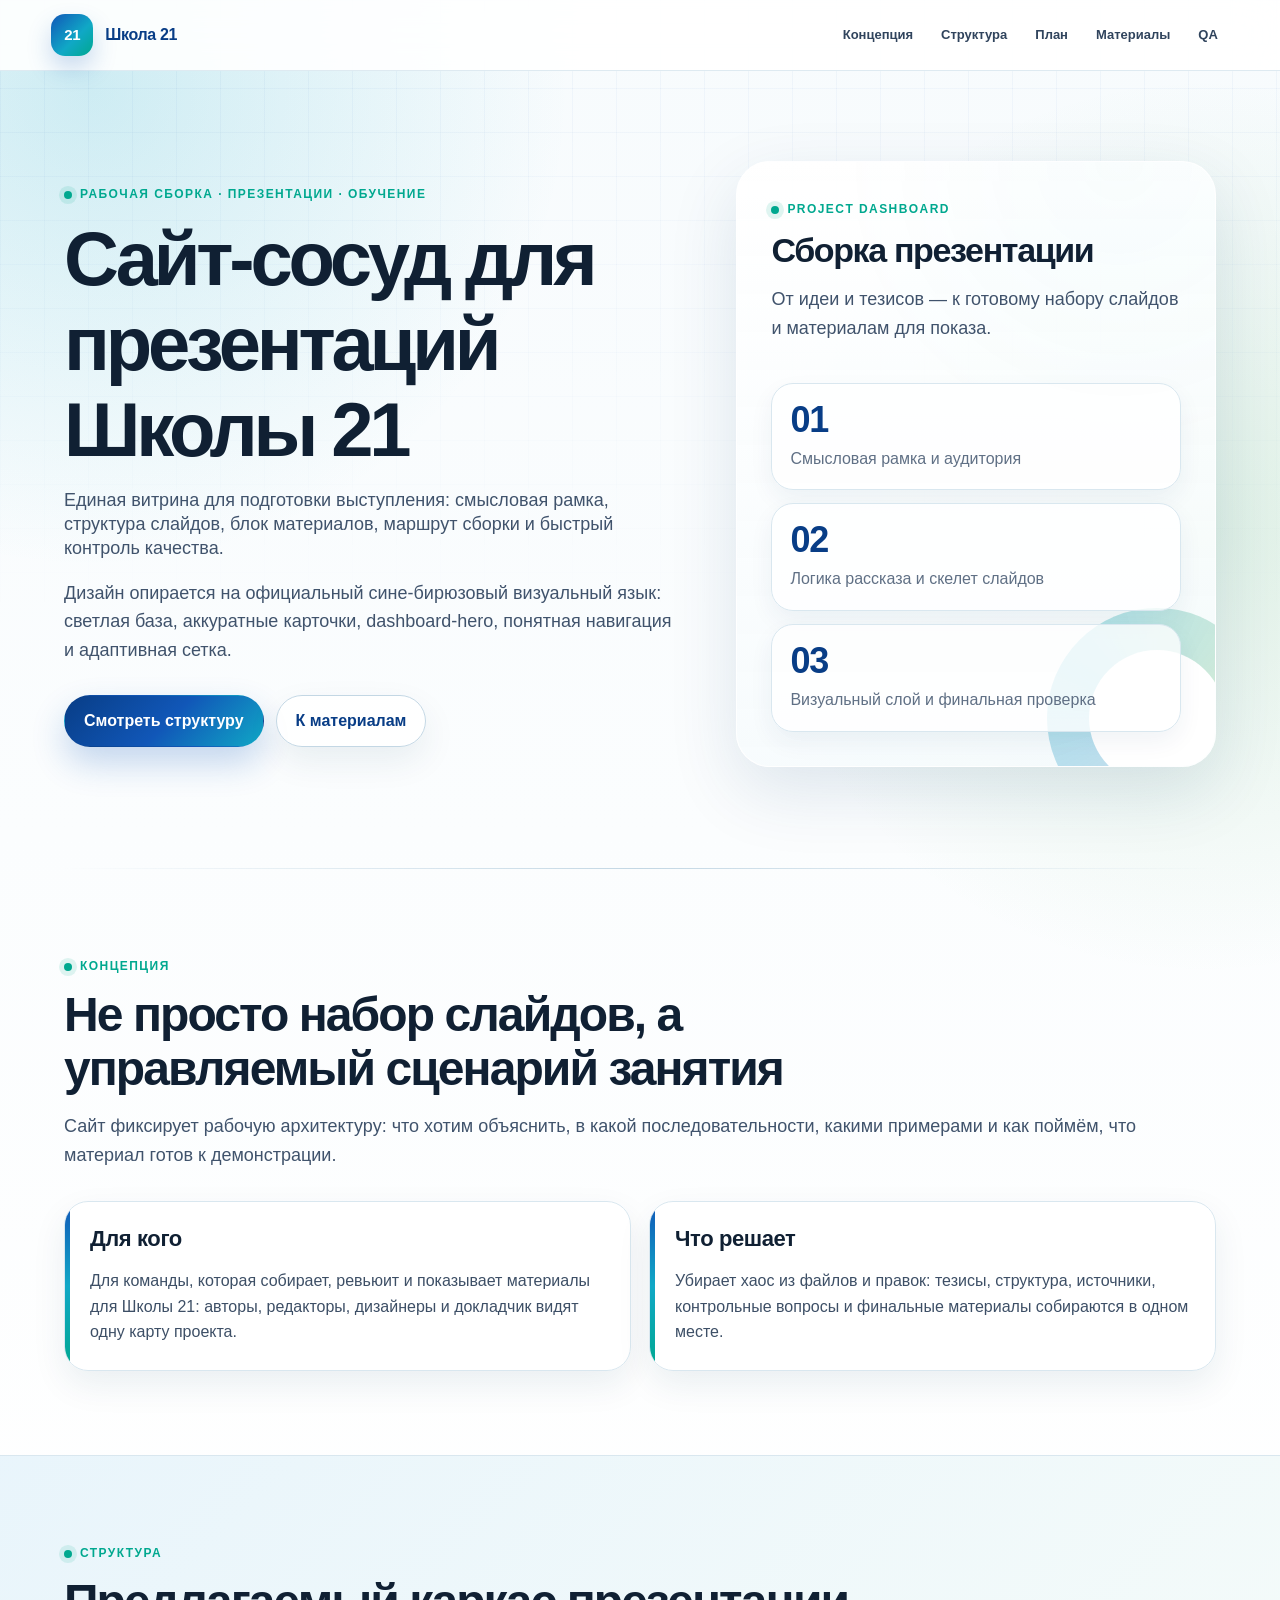
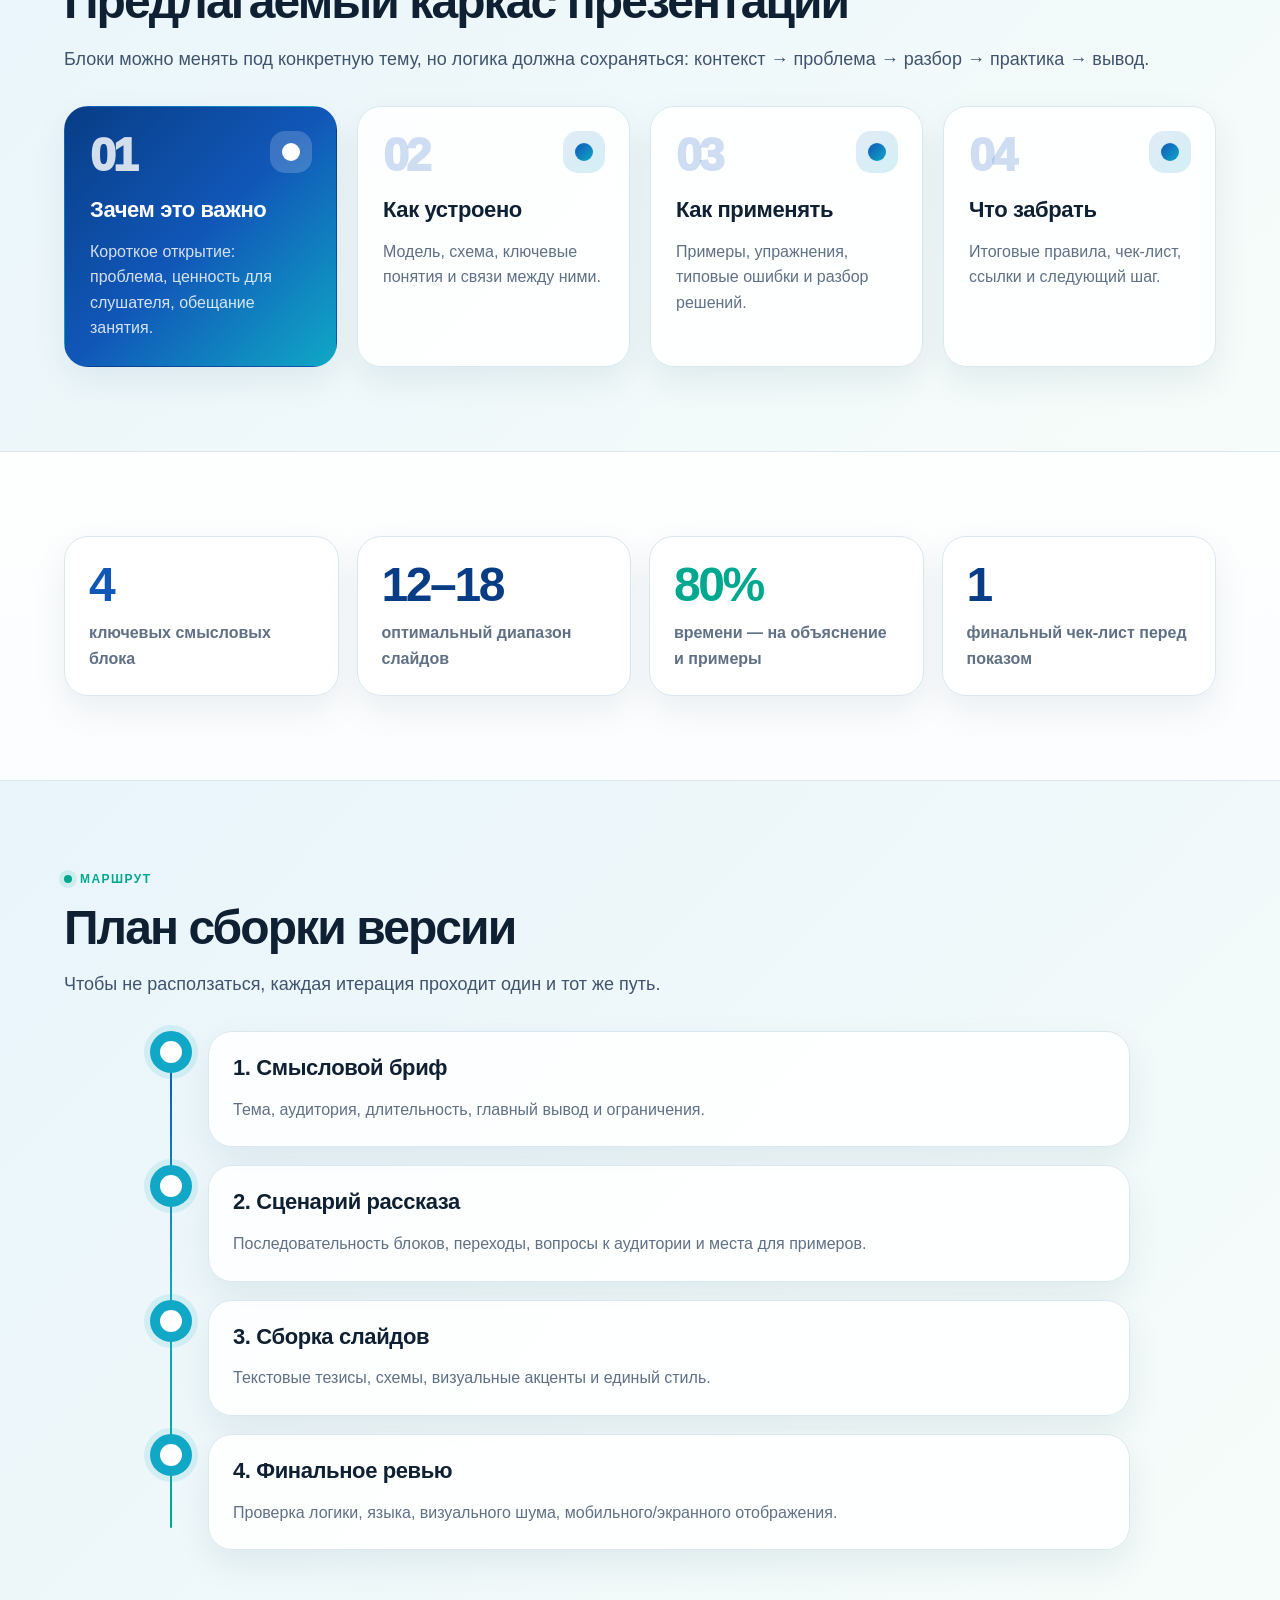
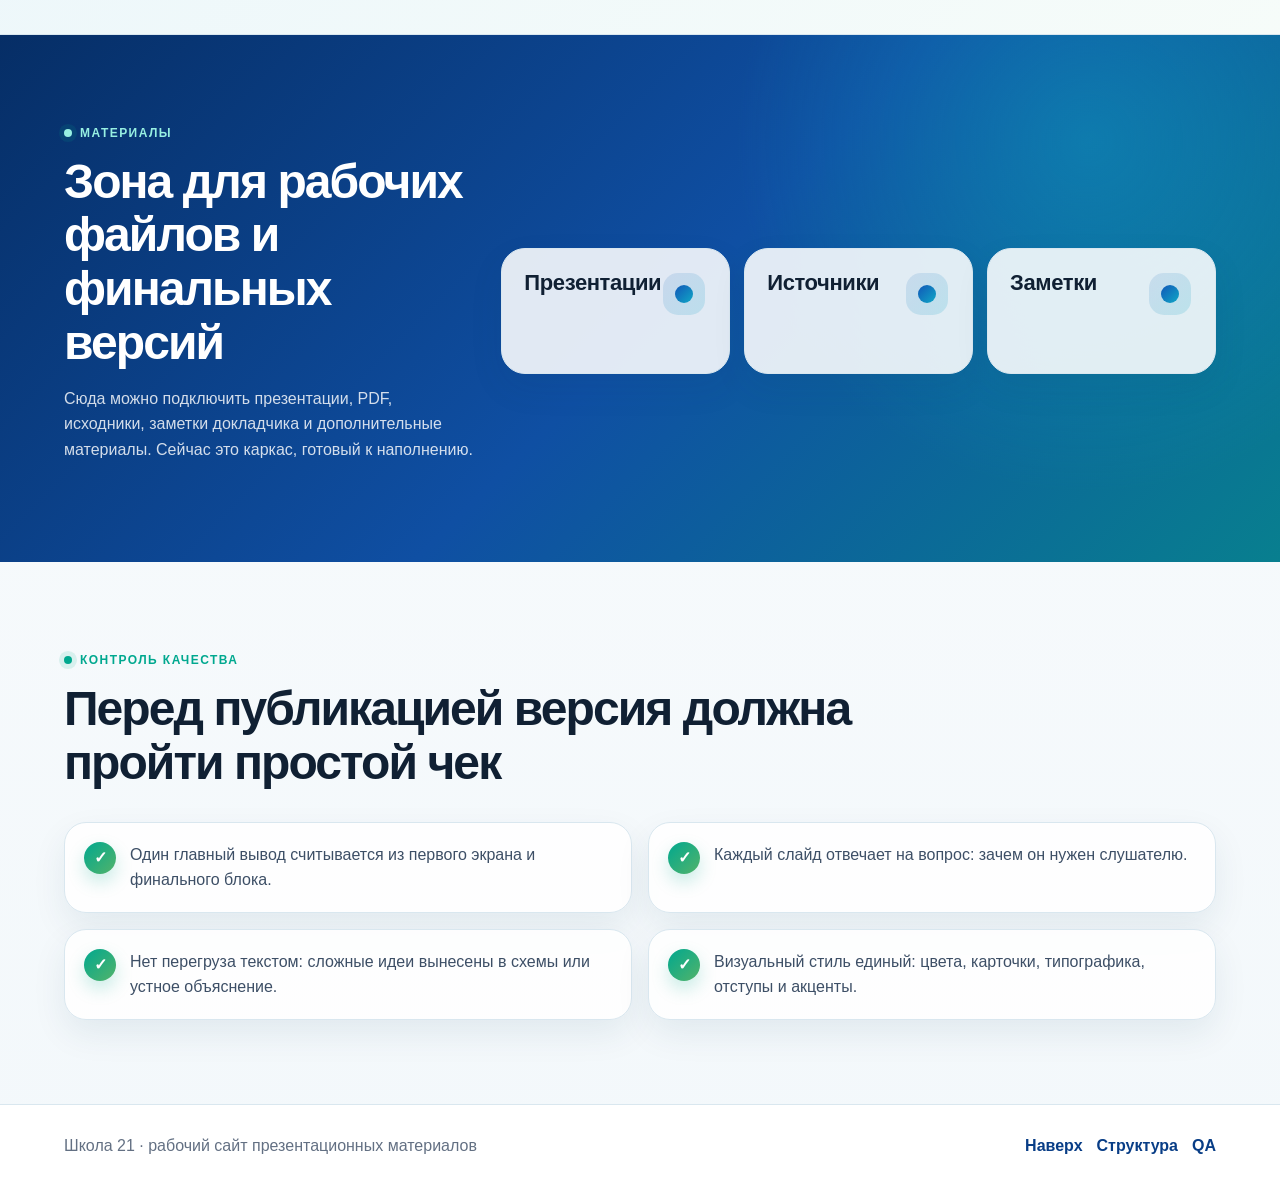
==== index.html @ 845c7b3e "Create School 21 slides site" ====
<!doctype html>
<html lang="ru">
<head>
  <meta charset="utf-8" />
  <meta name="viewport" content="width=device-width, initial-scale=1" />
  <title>Школа 21 — проектирование презентаций</title>
  <meta name="description" content="Рабочий сайт для сборки и демонстрации презентаций для Школы 21: структура, материалы, сценарий занятия и контроль качества слайдов." />
  <link rel="stylesheet" href="style.css" />
</head>
<body>
  <header class="site-header">
    <a class="brand" href="#top" aria-label="Школа 21 — к началу страницы">
      <span>Школа 21</span>
    </a>
    <nav class="top-nav" aria-label="Навигация по сайту">
      <a href="#concept">Концепция</a>
      <a href="#structure">Структура</a>
      <a href="#timeline">План</a>
      <a href="#materials">Материалы</a>
      <a href="#quality">QA</a>
    </nav>
  </header>

  <main id="top">
    <section class="hero">
      <div class="hero-grid">
        <div class="hero-content">
          <div class="eyebrow">рабочая сборка · презентации · обучение</div>
          <h1>Сайт-сосуд для презентаций Школы 21</h1>
          <p class="lead">Единая витрина для подготовки выступления: смысловая рамка, структура слайдов, блок материалов, маршрут сборки и быстрый контроль качества.</p>
          <p>Дизайн опирается на официальный сине-бирюзовый визуальный язык: светлая база, аккуратные карточки, dashboard-hero, понятная навигация и адаптивная сетка.</p>
          <div class="hero-actions">
            <a class="button primary" href="#structure">Смотреть структуру</a>
            <a class="button secondary" href="#materials">К материалам</a>
          </div>
        </div>

        <aside class="dashboard-card" aria-label="Панель состояния проекта">
          <div class="hero-decoration" aria-hidden="true"></div>
          <div class="dashboard-header">
            <div class="eyebrow">project dashboard</div>
            <h2 class="dashboard-title">Сборка презентации</h2>
            <p>От идеи и тезисов — к готовому набору слайдов и материалам для показа.</p>
          </div>
          <div class="dashboard-metrics">
            <div class="dashboard-metric"><strong>01</strong><span>Смысловая рамка и аудитория</span></div>
            <div class="dashboard-metric"><strong>02</strong><span>Логика рассказа и скелет слайдов</span></div>
            <div class="dashboard-metric"><strong>03</strong><span>Визуальный слой и финальная проверка</span></div>
          </div>
        </aside>
      </div>
    </section>

    <section class="section" id="concept">
      <div class="section-heading">
        <div class="eyebrow">концепция</div>
        <h2>Не просто набор слайдов, а управляемый сценарий занятия</h2>
        <p>Сайт фиксирует рабочую архитектуру: что хотим объяснить, в какой последовательности, какими примерами и как поймём, что материал готов к демонстрации.</p>
      </div>
      <div class="about-grid">
        <article class="about-card">
          <h3>Для кого</h3>
          <p>Для команды, которая собирает, ревьюит и показывает материалы для Школы 21: авторы, редакторы, дизайнеры и докладчик видят одну карту проекта.</p>
        </article>
        <article class="about-card">
          <h3>Что решает</h3>
          <p>Убирает хаос из файлов и правок: тезисы, структура, источники, контрольные вопросы и финальные материалы собираются в одном месте.</p>
        </article>
      </div>
    </section>

    <section class="section accent-panel" id="structure">
      <div class="section-heading">
        <div class="eyebrow">структура</div>
        <h2>Предлагаемый каркас презентации</h2>
        <p>Блоки можно менять под конкретную тему, но логика должна сохраняться: контекст → проблема → разбор → практика → вывод.</p>
      </div>
      <div class="cards four">
        <article class="card activity-card featured-card">
          <span class="activity-number">01</span>
          <span class="activity-marker" aria-hidden="true"></span>
          <h3>Зачем это важно</h3>
          <p>Короткое открытие: проблема, ценность для слушателя, обещание занятия.</p>
        </article>
        <article class="card activity-card">
          <span class="activity-number">02</span>
          <span class="activity-marker" aria-hidden="true"></span>
          <h3>Как устроено</h3>
          <p>Модель, схема, ключевые понятия и связи между ними.</p>
        </article>
        <article class="card activity-card">
          <span class="activity-number">03</span>
          <span class="activity-marker" aria-hidden="true"></span>
          <h3>Как применять</h3>
          <p>Примеры, упражнения, типовые ошибки и разбор решений.</p>
        </article>
        <article class="card activity-card">
          <span class="activity-number">04</span>
          <span class="activity-marker" aria-hidden="true"></span>
          <h3>Что забрать</h3>
          <p>Итоговые правила, чек-лист, ссылки и следующий шаг.</p>
        </article>
      </div>
    </section>

    <section class="section" aria-label="Метрики готовности">
      <div class="metrics">
        <article class="metric metric-date"><strong>4</strong><span>ключевых смысловых блока</span></article>
        <article class="metric"><strong>12–18</strong><span>оптимальный диапазон слайдов</span></article>
        <article class="metric metric-percent"><strong>80%</strong><span>времени — на объяснение и примеры</span></article>
        <article class="metric"><strong>1</strong><span>финальный чек-лист перед показом</span></article>
      </div>
    </section>

    <section class="section tinted" id="timeline">
      <div class="section-heading">
        <div class="eyebrow">маршрут</div>
        <h2>План сборки версии</h2>
        <p>Чтобы не расползаться, каждая итерация проходит один и тот же путь.</p>
      </div>
      <div class="timeline">
        <div class="timeline-line" aria-hidden="true"></div>
        <article class="timeline-item">
          <span class="timeline-dot" aria-hidden="true"></span>
          <div class="timeline-card"><h3>1. Смысловой бриф</h3><p>Тема, аудитория, длительность, главный вывод и ограничения.</p></div>
        </article>
        <article class="timeline-item">
          <span class="timeline-dot" aria-hidden="true"></span>
          <div class="timeline-card"><h3>2. Сценарий рассказа</h3><p>Последовательность блоков, переходы, вопросы к аудитории и места для примеров.</p></div>
        </article>
        <article class="timeline-item">
          <span class="timeline-dot" aria-hidden="true"></span>
          <div class="timeline-card"><h3>3. Сборка слайдов</h3><p>Текстовые тезисы, схемы, визуальные акценты и единый стиль.</p></div>
        </article>
        <article class="timeline-item">
          <span class="timeline-dot" aria-hidden="true"></span>
          <div class="timeline-card"><h3>4. Финальное ревью</h3><p>Проверка логики, языка, визуального шума, мобильного/экранного отображения.</p></div>
        </article>
      </div>
    </section>

    <section class="section materials-cta" id="materials">
      <div class="materials-content">
        <div class="eyebrow">материалы</div>
        <h2>Зона для рабочих файлов и финальных версий</h2>
        <p>Сюда можно подключить презентации, PDF, исходники, заметки докладчика и дополнительные материалы. Сейчас это каркас, готовый к наполнению.</p>
      </div>
      <div class="materials-categories" aria-label="Категории материалов">
        <article class="material-category-card"><span class="category-marker" aria-hidden="true"></span><h3>Презентации</h3></article>
        <article class="material-category-card"><span class="category-marker" aria-hidden="true"></span><h3>Источники</h3></article>
        <article class="material-category-card"><span class="category-marker" aria-hidden="true"></span><h3>Заметки</h3></article>
      </div>
    </section>

    <section class="section" id="quality">
      <div class="section-heading">
        <div class="eyebrow">контроль качества</div>
        <h2>Перед публикацией версия должна пройти простой чек</h2>
      </div>
      <div class="result-list">
        <article class="result-card"><span class="result-check">✓</span><p>Один главный вывод считывается из первого экрана и финального блока.</p></article>
        <article class="result-card"><span class="result-check">✓</span><p>Каждый слайд отвечает на вопрос: зачем он нужен слушателю.</p></article>
        <article class="result-card"><span class="result-check">✓</span><p>Нет перегруза текстом: сложные идеи вынесены в схемы или устное объяснение.</p></article>
        <article class="result-card"><span class="result-check">✓</span><p>Визуальный стиль единый: цвета, карточки, типографика, отступы и акценты.</p></article>
      </div>
    </section>
  </main>

  <footer class="site-footer">
    <p>Школа 21 · рабочий сайт презентационных материалов</p>
    <nav class="footer-nav" aria-label="Нижняя навигация">
      <a href="#top">Наверх</a>
      <a href="#structure">Структура</a>
      <a href="#quality">QA</a>
    </nav>
  </footer>
</body>
</html>
---- style.css ----
:root {
  --bg: #f3f8fb;
  --bg-soft: #eaf4f8;
  --surface: #ffffff;
  --surface-strong: #f8fbfd;
  --text: #102033;
  --muted: #607085;
  --muted-strong: #3d4f66;
  --blue: #1157b8;
  --blue-dark: #083d86;
  --cyan: #10a8c6;
  --teal: #00a88f;
  --green: #53b36a;
  --line: #d9e7ef;
  --line-strong: #c3d7e4;
  --shadow: 0 24px 70px rgba(10, 59, 110, .12);
  --shadow-soft: 0 14px 34px rgba(12, 58, 95, .08);
  --radius-xl: 34px;
  --radius-lg: 24px;
  --radius-md: 18px;
  --container: 1180px;
}

* { box-sizing: border-box; }
html { scroll-behavior: smooth; }
body {
  margin: 0;
  font-family: "Inter", "Segoe UI", Roboto, Arial, sans-serif;
  color: var(--text);
  background:
    radial-gradient(circle at 7% 2%, rgba(16,168,198,.18), transparent 30rem),
    radial-gradient(circle at 94% 12%, rgba(83,179,106,.16), transparent 28rem),
    linear-gradient(180deg, #f7fbfd 0%, #fff 38%, var(--bg) 100%);
  line-height: 1.6;
  min-width: 320px;
}
body::before {
  content: "";
  position: fixed;
  inset: 0;
  pointer-events: none;
  background-image: linear-gradient(rgba(17,87,184,.045) 1px, transparent 1px), linear-gradient(90deg, rgba(17,87,184,.045) 1px, transparent 1px);
  background-size: 44px 44px;
  mask-image: linear-gradient(180deg, #000 0%, transparent 70%);
}

a { color: inherit; }
a:focus-visible, button:focus-visible { outline: 3px solid rgba(16,168,198,.45); outline-offset: 4px; }

.site-header {
  position: sticky;
  top: 0;
  z-index: 20;
  display: flex;
  align-items: center;
  justify-content: space-between;
  gap: 24px;
  padding: 14px clamp(18px, 4vw, 56px);
  background: rgba(255,255,255,.9);
  backdrop-filter: blur(20px);
  border-bottom: 1px solid rgba(217,231,239,.86);
}
.brand {
  position: relative;
  display: inline-flex;
  align-items: center;
  gap: 12px;
  min-width: max-content;
  color: var(--blue-dark);
  text-decoration: none;
  font-weight: 850;
  letter-spacing: -.02em;
}
.brand::before {
  content: "21";
  display: grid;
  place-items: center;
  width: 42px;
  height: 42px;
  border-radius: 14px;
  color: #fff;
  background: linear-gradient(135deg, var(--blue), var(--cyan) 58%, var(--teal));
  box-shadow: 0 12px 24px rgba(17,87,184,.22);
  font-size: 15px;
  font-weight: 900;
}
.top-nav { display: flex; align-items: center; justify-content: flex-end; gap: 6px; flex-wrap: wrap; }
.top-nav a {
  color: #30445d;
  text-decoration: none;
  font-size: 13px;
  font-weight: 750;
  padding: 9px 11px;
  border-radius: 999px;
  transition: .18s ease;
}
.top-nav a:hover { color: var(--blue-dark); background: #eef7fb; }

main { overflow: hidden; }
.hero {
  position: relative;
  padding: clamp(52px, 7vw, 92px) clamp(18px, 5vw, 72px) clamp(58px, 8vw, 102px);
}
.hero::after {
  content: "";
  position: absolute;
  left: clamp(18px, 5vw, 72px);
  right: clamp(18px, 5vw, 72px);
  bottom: 0;
  height: 1px;
  background: linear-gradient(90deg, transparent, var(--line-strong), transparent);
}
.hero-grid {
  position: relative;
  z-index: 1;
  width: min(100%, var(--container));
  margin: 0 auto;
  display: grid;
  grid-template-columns: minmax(0, 1.12fr) minmax(330px, .88fr);
  gap: clamp(28px, 5vw, 62px);
  align-items: center;
}
.hero.compact { padding-block: 58px; }
.hero.compact .hero-content { width: min(100%, var(--container)); margin: 0 auto; }
.hero-content { max-width: 760px; }
.eyebrow {
  display: inline-flex;
  align-items: center;
  gap: 8px;
  color: var(--teal);
  font-weight: 850;
  font-size: 12px;
  text-transform: uppercase;
  letter-spacing: .12em;
  margin-bottom: 12px;
}
.eyebrow::before {
  content: "";
  width: 8px;
  height: 8px;
  border-radius: 50%;
  background: currentColor;
  box-shadow: 0 0 0 5px rgba(0,168,143,.12);
}
h1, h2, h3 { line-height: 1.12; margin: 0 0 16px; }
h1 { font-size: clamp(38px, 6.2vw, 76px); letter-spacing: -.055em; max-width: 980px; }
h2 { font-size: clamp(28px, 4.1vw, 48px); letter-spacing: -.04em; }
h3 { font-size: clamp(18px, 2vw, 22px); letter-spacing: -.018em; }
p { margin-top: 0; }
.lead { font-size: clamp(19px, 2.2vw, 27px); color: var(--muted-strong); margin-bottom: 18px; line-height: 1.35; }
.hero p, .section-heading p { font-size: 18px; color: #40536c; }
.hero-actions, .card-actions { display: flex; gap: 12px; flex-wrap: wrap; margin-top: 30px; }
.button, .card-actions a {
  display: inline-flex;
  align-items: center;
  justify-content: center;
  min-height: 46px;
  padding: 12px 19px;
  border-radius: 999px;
  text-decoration: none;
  font-weight: 850;
  border: 1px solid transparent;
  transition: transform .18s ease, box-shadow .18s ease, background .18s ease;
}
.button:hover, .card-actions a:hover { transform: translateY(-1px); }
.button.primary, .card-actions a:first-child { background: linear-gradient(135deg, var(--blue-dark), var(--blue) 52%, var(--cyan)); color: #fff; box-shadow: 0 16px 34px rgba(17,87,184,.24); }
.button.secondary, .card-actions a:last-child { background: rgba(255,255,255,.82); color: var(--blue-dark); border-color: var(--line-strong); box-shadow: var(--shadow-soft); }

.dashboard-card {
  position: relative;
  overflow: hidden;
  display: grid;
  gap: 22px;
  padding: clamp(24px, 4vw, 34px);
  border-radius: var(--radius-xl);
  background:
    linear-gradient(180deg, rgba(255,255,255,.92), rgba(246,251,253,.86)),
    radial-gradient(circle at 80% 0%, rgba(16,168,198,.30), transparent 18rem);
  border: 1px solid rgba(255,255,255,.86);
  box-shadow: var(--shadow);
}
.hero-decoration {
  position: absolute;
  inset: auto -52px -62px auto;
  width: 220px;
  height: 220px;
  border-radius: 50%;
  background: conic-gradient(from 180deg, rgba(17,87,184,.18), rgba(16,168,198,.34), rgba(83,179,106,.24), rgba(17,87,184,.18));
  filter: blur(.2px);
}
.hero-decoration::before {
  content: "";
  position: absolute;
  inset: 42px;
  border-radius: inherit;
  background: #fff;
}
.dashboard-header, .dashboard-metrics { position: relative; z-index: 1; }
.dashboard-title { font-size: clamp(26px, 3vw, 34px); }
.dashboard-metrics { display: grid; gap: 13px; }
.dashboard-metric {
  padding: 18px;
  border-radius: 22px;
  background: rgba(255,255,255,.78);
  border: 1px solid var(--line);
  box-shadow: 0 10px 24px rgba(12,58,95,.06);
}
.dashboard-metric strong { display: block; color: var(--blue-dark); font-size: clamp(24px, 3.1vw, 36px); line-height: 1; letter-spacing: -.035em; }
.dashboard-metric span { display: block; color: var(--muted); margin-top: 8px; }

.section { padding: clamp(54px, 7vw, 84px) clamp(18px, 5vw, 72px); }
.section > .section-heading, .section > .cards, .section > .metrics, .section > .timeline, .section > .result-list, .section > .roadmap-panel, .section > .contact-list, .section > .contact-note, .about-grid, .materials-content, .repo-nav { width: min(100%, var(--container)); margin-left: auto; margin-right: auto; }
.section-heading { margin-bottom: 32px; }
.section-heading h2 { max-width: 900px; }
.about-grid {
  display: grid;
  grid-template-columns: repeat(2, minmax(0, 1fr));
  gap: 18px;
}
.about-card, .card, .metric, .timeline-card, .result-card, .material-category-card, .roadmap-panel, .contact-panel .contact-list {
  background: rgba(255,255,255,.88);
  border: 1px solid var(--line);
  box-shadow: var(--shadow-soft);
}
.about-card {
  position: relative;
  padding: 25px;
  border-radius: var(--radius-lg);
  overflow: hidden;
}
.about-card::before {
  content: "";
  position: absolute;
  top: 0;
  left: 0;
  width: 5px;
  height: 100%;
  background: linear-gradient(180deg, var(--blue), var(--cyan), var(--teal));
}
.about-card p { color: var(--muted-strong); margin-bottom: 0; }

.accent-panel, .tinted { background: linear-gradient(135deg, rgba(231,244,251,.92), rgba(246,252,249,.96)); border-block: 1px solid var(--line); }
.incident-panel { position: relative; }
.incident-panel::before {
  content: "";
  position: absolute;
  inset: 34px clamp(18px, 5vw, 72px) auto auto;
  width: 180px;
  height: 180px;
  border-radius: 42px;
  background: linear-gradient(135deg, rgba(17,87,184,.10), rgba(0,168,143,.10));
  transform: rotate(8deg);
}
.incident-start { display: inline-flex; flex-wrap: wrap; gap: 8px; padding: 10px 14px; border-radius: 999px; background: #fff; border: 1px solid var(--line); box-shadow: var(--shadow-soft); }
.label { color: var(--muted); font-weight: 800; }
.incident-goal { max-width: 880px; }
.accent-number { color: var(--blue-dark); font-weight: 900; white-space: nowrap; }
.cards { display: grid; gap: 20px; }
.cards.two { grid-template-columns: repeat(2, minmax(0, 1fr)); }
.cards.three { grid-template-columns: repeat(3, minmax(0, 1fr)); }
.cards.four { grid-template-columns: repeat(4, minmax(0, 1fr)); }
.card {
  position: relative;
  border-radius: var(--radius-lg);
  padding: 25px;
}
.card p { color: var(--muted); margin-bottom: 0; }
.criterion-card { display: grid; grid-template-columns: auto 1fr; gap: 14px; padding-top: 24px; }
.card.check::before { content: none; }
.criterion-marker, .result-check {
  display: grid;
  place-items: center;
  width: 32px;
  height: 32px;
  border-radius: 50%;
  color: #fff;
  background: linear-gradient(135deg, var(--teal), var(--green));
  font-weight: 950;
  box-shadow: 0 8px 18px rgba(0,168,143,.22);
  flex: 0 0 auto;
}

.activity-card { min-height: 220px; overflow: hidden; }
.activity-number {
  display: inline-flex;
  color: rgba(17,87,184,.20);
  font-size: 46px;
  line-height: 1;
  font-weight: 950;
  letter-spacing: -.06em;
  margin-bottom: 20px;
}
.activity-marker, .partner-icon, .category-marker {
  position: absolute;
  top: 24px;
  right: 24px;
  width: 42px;
  height: 42px;
  border-radius: 15px;
  background: linear-gradient(135deg, rgba(17,87,184,.12), rgba(16,168,198,.18));
}
.activity-marker::after, .partner-icon::after, .category-marker::after {
  content: "";
  position: absolute;
  inset: 12px;
  border-radius: 50%;
  background: linear-gradient(135deg, var(--blue), var(--cyan));
}
.featured-card {
  color: #fff;
  background: linear-gradient(135deg, var(--blue-dark), var(--blue) 50%, var(--cyan));
  border-color: transparent;
}
.featured-card p, .featured-card .activity-number { color: rgba(255,255,255,.82); }
.featured-card .activity-marker { background: rgba(255,255,255,.18); }
.featured-card .activity-marker::after { background: #fff; }

.metrics { display: grid; grid-template-columns: repeat(4, minmax(0, 1fr)); gap: 18px; }
.metric {
  border-radius: 24px;
  padding: 24px;
}
.metric strong { display: block; color: var(--blue-dark); font-size: clamp(30px, 4vw, 48px); line-height: .98; letter-spacing: -.05em; }
.metric span { display: block; color: var(--muted); margin-top: 12px; font-weight: 650; }
.metric-date strong { color: var(--blue); }
.metric-percent strong { color: var(--teal); }

.timeline { position: relative; display: grid; gap: 18px; max-width: 980px; }
.timeline-line {
  position: absolute;
  left: 20px;
  top: 22px;
  bottom: 22px;
  width: 2px;
  background: linear-gradient(180deg, var(--blue), var(--cyan), var(--teal));
  border-radius: 999px;
}
.timeline-item {
  position: relative;
  display: grid;
  grid-template-columns: 42px 1fr;
  gap: 16px;
  align-items: start;
}
.timeline-dot {
  position: relative;
  z-index: 1;
  width: 42px;
  height: 42px;
  border-radius: 50%;
  background: #fff;
  border: 10px solid var(--cyan);
  box-shadow: 0 0 0 6px rgba(16,168,198,.12);
}
.timeline-card {
  border-radius: var(--radius-lg);
  padding: 24px;
}
.timeline-card p { color: var(--muted); margin-bottom: 0; }

.materials-cta {
  display: grid;
  grid-template-columns: minmax(0, 1fr) auto;
  align-items: center;
  gap: 28px;
  color: #fff;
  background:
    radial-gradient(circle at 85% 20%, rgba(16,168,198,.40), transparent 22rem),
    linear-gradient(135deg, #062e66, #0f4fa3 52%, #087f8f);
}
.materials-cta .eyebrow { color: #97f0e2; }
.materials-cta p { color: rgba(255,255,255,.82); max-width: 900px; }
.materials-categories { display: grid; grid-template-columns: repeat(3, minmax(0, 1fr)); gap: 14px; margin-top: 24px; }
.material-category-card {
  position: relative;
  min-height: 126px;
  padding: 22px;
  border-radius: 24px;
  color: var(--text);
}
.material-category-card h3 { padding-right: 46px; margin-bottom: 0; }

.result-list { display: grid; grid-template-columns: repeat(2, minmax(0, 1fr)); gap: 16px; padding-left: 0; }
.result-card {
  display: flex;
  gap: 14px;
  align-items: flex-start;
  padding: 19px;
  border-radius: 22px;
}
.result-card p { margin-bottom: 0; color: var(--muted-strong); }

.partner-card { min-height: 190px; padding-top: 72px; }
.key-organization {
  border-color: rgba(17,87,184,.25);
  background: linear-gradient(180deg, #fff, #eef7ff);
}
.key-organization .partner-icon { background: linear-gradient(135deg, rgba(17,87,184,.20), rgba(16,168,198,.18)); }
.neutral-partner { background: #fbfcfd; }
.chips, .roadmap-chips { display: flex; gap: 12px; flex-wrap: wrap; }
.chips span, .tag {
  display: inline-flex;
  align-items: center;
  min-height: 34px;
  padding: 8px 13px;
  border-radius: 999px;
  background: #e6f8fb;
  color: #08778a;
  font-weight: 850;
  font-size: 13px;
}
.roadmap-panel { padding: clamp(24px, 4vw, 34px); border-radius: var(--radius-xl); }
.plans-intro { color: var(--muted-strong); font-weight: 700; }
.contact-panel { background: linear-gradient(180deg, #fff, #f2f8fb); }
.contact-list {
  display: grid;
  gap: 10px;
  padding: 24px;
  border-radius: var(--radius-xl);
}
.contact-item { display: grid; grid-template-columns: 170px 1fr; gap: 16px; margin: 0; padding: 13px 0; border-bottom: 1px solid var(--line); }
.contact-item:last-child { border-bottom: 0; }
.contact-note { color: var(--blue-dark); font-weight: 850; margin-top: 18px; }
.placeholder { color: #7b8797; font-style: italic; }

.repo-nav { display: flex; gap: 12px; flex-wrap: wrap; padding-top: 24px; padding-bottom: 24px; }
.repo-nav a { padding: 12px 16px; border: 1px solid var(--line); border-radius: 999px; background: #fff; text-decoration: none; color: var(--blue-dark); font-weight: 850; box-shadow: var(--shadow-soft); }
.material dl { display: grid; grid-template-columns: auto 1fr; gap: 4px 10px; color: #40516a; }
.material dt { font-weight: 850; }
.material dd { margin: 0; }

.site-footer {
  display: flex;
  align-items: center;
  justify-content: space-between;
  gap: 18px;
  padding: 28px clamp(18px, 5vw, 72px);
  color: #637083;
  border-top: 1px solid var(--line);
  background: #fff;
}
.site-footer p { margin: 0; }
.footer-nav { display: flex; gap: 14px; flex-wrap: wrap; }
.footer-nav a { color: var(--blue-dark); font-weight: 800; text-decoration: none; }
.footer-nav a:hover { text-decoration: underline; }

@media (max-width: 1120px) {
  .site-header { align-items: flex-start; flex-direction: column; }
  .top-nav { justify-content: flex-start; }
  .hero-grid { grid-template-columns: 1fr; }
  .dashboard-card { max-width: 720px; }
  .cards.three, .cards.four, .metrics { grid-template-columns: repeat(2, minmax(0, 1fr)); }
  .materials-cta { grid-template-columns: 1fr; }
}
@media (max-width: 760px) {
  body { background-size: auto; }
  .site-header { position: static; gap: 12px; padding-block: 12px; }
  .brand { font-size: 15px; }
  .brand::before { width: 36px; height: 36px; border-radius: 12px; }
  .top-nav { gap: 5px; }
  .top-nav a { font-size: 12px; padding: 8px 9px; background: #f4f8fb; }
  .hero { padding-top: 42px; }
  h1 { font-size: clamp(34px, 11vw, 48px); }
  h2 { font-size: clamp(27px, 8vw, 36px); }
  .hero-actions, .card-actions { flex-direction: column; }
  .button, .card-actions a { width: 100%; }
  .about-grid, .cards.two, .cards.three, .cards.four, .metrics, .result-list, .materials-categories { grid-template-columns: 1fr; }
  .dashboard-metric strong, .metric strong { font-size: 32px; }
  .criterion-card { grid-template-columns: 1fr; }
  .timeline { gap: 14px; }
  .timeline-line { left: 15px; }
  .timeline-item { grid-template-columns: 32px 1fr; gap: 12px; }
  .timeline-dot { width: 32px; height: 32px; border-width: 8px; }
  .contact-item { grid-template-columns: 1fr; gap: 3px; }
  .site-footer { align-items: flex-start; flex-direction: column; }
}
@media (max-width: 420px) {
  .section, .hero { padding-left: 14px; padding-right: 14px; }
  .card, .about-card, .timeline-card, .metric, .contact-list { padding: 20px; }
  .activity-number { font-size: 40px; }
}
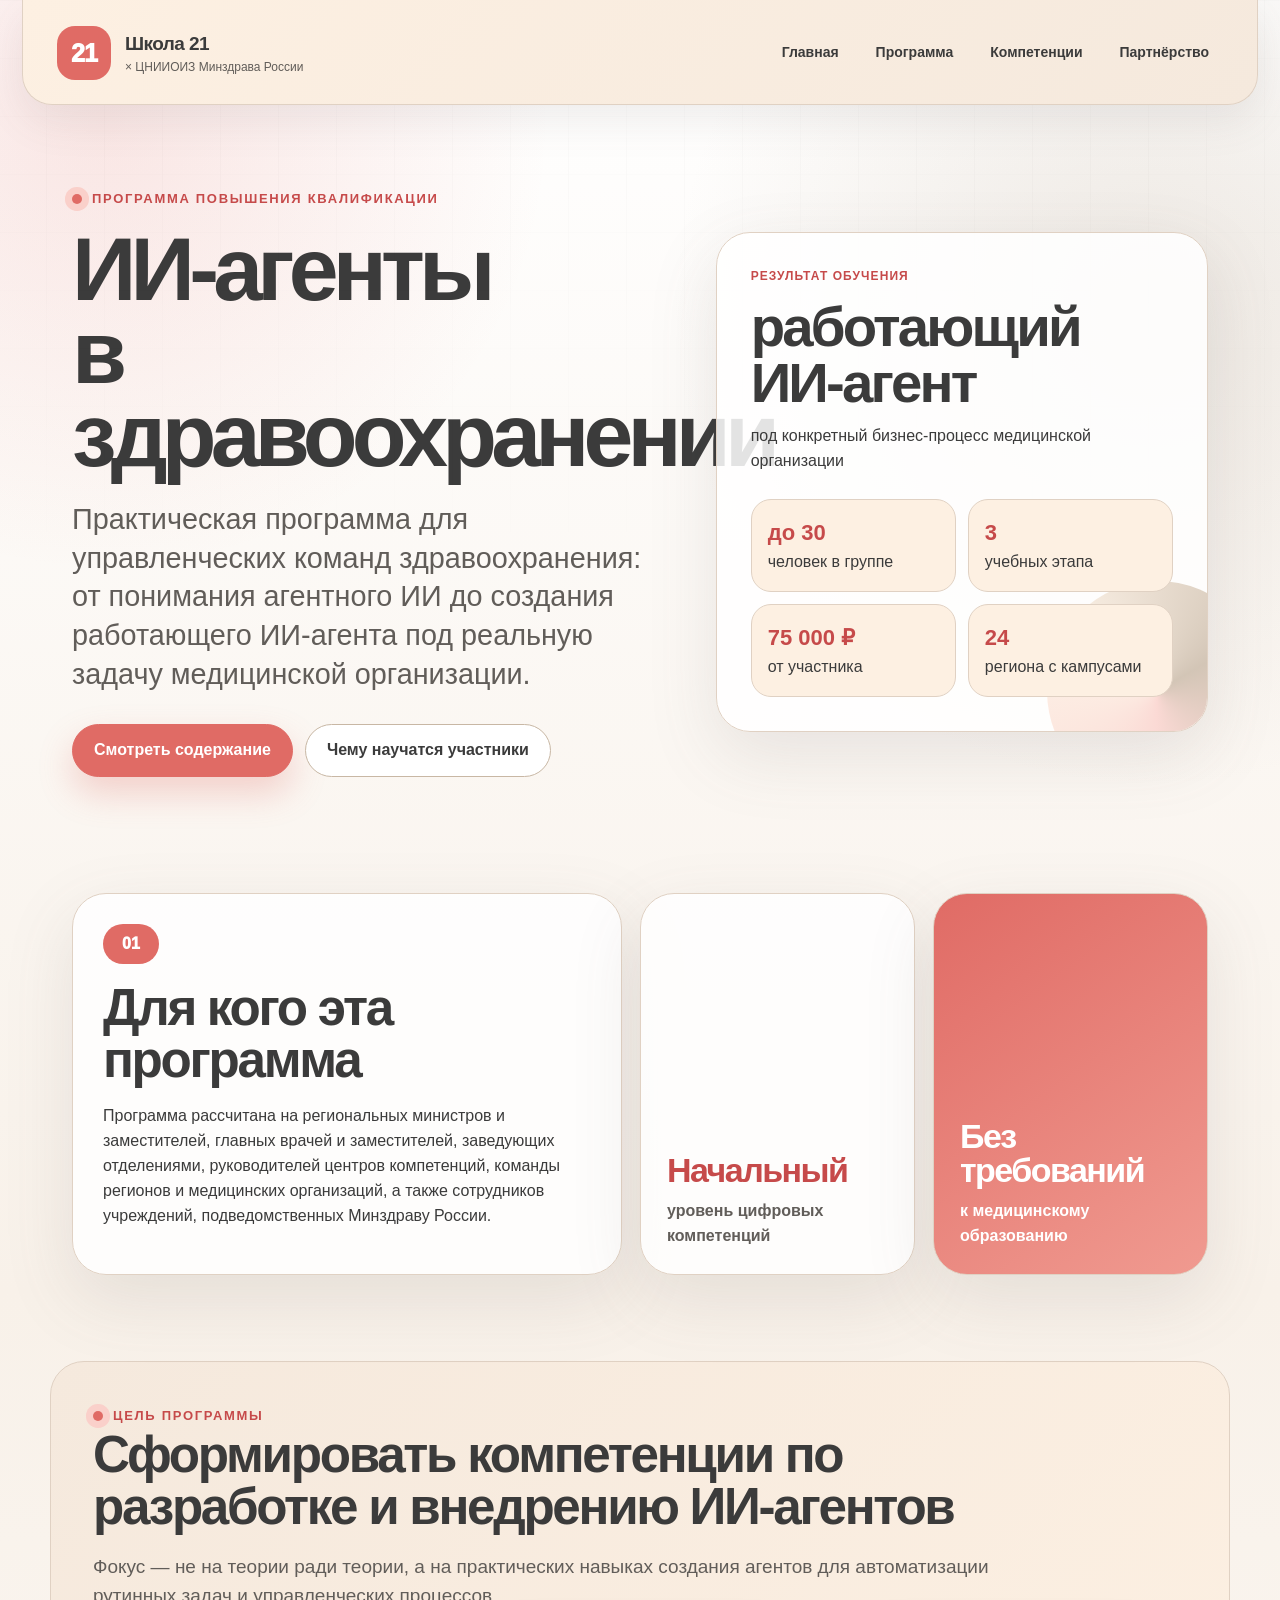
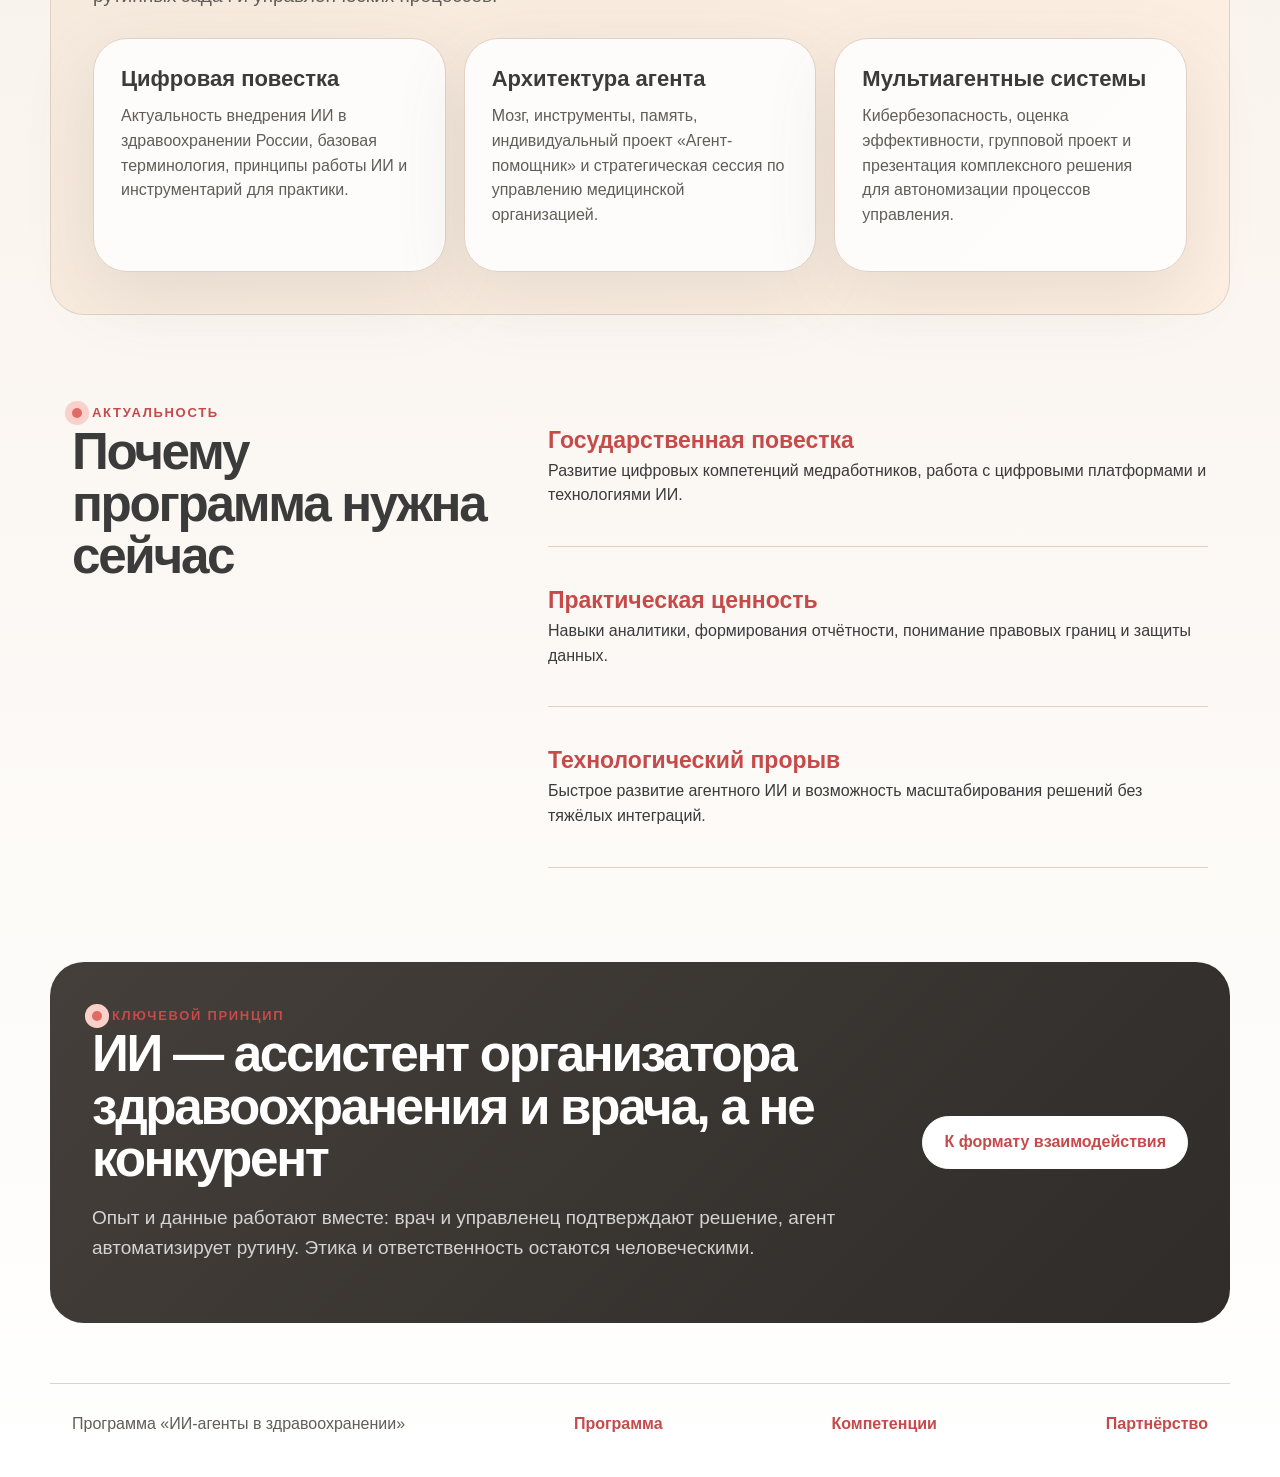
==== commit 2000b3c5: "Rework site with Mednet-inspired style and program content" ====
--- a/index.html
+++ b/index.html
@@ -3,176 +3,106 @@
 <head>
   <meta charset="utf-8" />
   <meta name="viewport" content="width=device-width, initial-scale=1" />
-  <title>Школа 21 — проектирование презентаций</title>
-  <meta name="description" content="Рабочий сайт для сборки и демонстрации презентаций для Школы 21: структура, материалы, сценарий занятия и контроль качества слайдов." />
+  <title>ИИ-агенты в здравоохранении — программа повышения квалификации</title>
+  <meta name="description" content="Программа повышения квалификации по разработке и внедрению ИИ-агентов в бизнес-процессы медицинской организации. Школа 21 × ЦНИИОИЗ." />
   <link rel="stylesheet" href="style.css" />
 </head>
 <body>
-  <header class="site-header">
-    <a class="brand" href="#top" aria-label="Школа 21 — к началу страницы">
-      <span>Школа 21</span>
+<header class="header-shell">
+  <div class="header-inner">
+    <a class="logo" href="index.html" aria-label="На главную">
+      <span class="logo-mark">21</span>
+      <span><b>Школа 21</b><small>× ЦНИИОИЗ Минздрава России</small></span>
     </a>
-    <nav class="top-nav" aria-label="Навигация по сайту">
-      <a href="#concept">Концепция</a>
-      <a href="#structure">Структура</a>
-      <a href="#timeline">План</a>
-      <a href="#materials">Материалы</a>
-      <a href="#quality">QA</a>
+    <nav class="menu" aria-label="Основная навигация">
+      <a href="index.html">Главная</a>
+      <a href="program.html">Программа</a>
+      <a href="competencies.html">Компетенции</a>
+      <a href="partnership.html">Партнёрство</a>
     </nav>
-  </header>
+  </div>
+</header>
 
-  <main id="top">
-    <section class="hero">
-      <div class="hero-grid">
-        <div class="hero-content">
-          <div class="eyebrow">рабочая сборка · презентации · обучение</div>
-          <h1>Сайт-сосуд для презентаций Школы 21</h1>
-          <p class="lead">Единая витрина для подготовки выступления: смысловая рамка, структура слайдов, блок материалов, маршрут сборки и быстрый контроль качества.</p>
-          <p>Дизайн опирается на официальный сине-бирюзовый визуальный язык: светлая база, аккуратные карточки, dashboard-hero, понятная навигация и адаптивная сетка.</p>
-          <div class="hero-actions">
-            <a class="button primary" href="#structure">Смотреть структуру</a>
-            <a class="button secondary" href="#materials">К материалам</a>
-          </div>
-        </div>
+<main>
+  <section class="hero hero-home">
+    <div class="hero-copy">
+      <div class="kicker">Программа повышения квалификации</div>
+      <h1>ИИ-агенты<br>в здравоохранении</h1>
+      <p class="lead">Практическая программа для управленческих команд здравоохранения: от понимания агентного ИИ до создания работающего ИИ-агента под реальную задачу медицинской организации.</p>
+      <div class="hero-actions">
+        <a class="btn primary" href="program.html">Смотреть содержание</a>
+        <a class="btn ghost" href="competencies.html">Чему научатся участники</a>
+      </div>
+    </div>
+    <aside class="hero-panel">
+      <div class="panel-label">Результат обучения</div>
+      <strong>работающий ИИ-агент</strong>
+      <p>под конкретный бизнес-процесс медицинской организации</p>
+      <div class="quick-grid">
+        <span><b>до 30</b> человек в группе</span>
+        <span><b>3</b> учебных этапа</span>
+        <span><b>75 000 ₽</b> от участника</span>
+        <span><b>24</b> региона с кампусами</span>
+      </div>
+    </aside>
+  </section>
 
-        <aside class="dashboard-card" aria-label="Панель состояния проекта">
-          <div class="hero-decoration" aria-hidden="true"></div>
-          <div class="dashboard-header">
-            <div class="eyebrow">project dashboard</div>
-            <h2 class="dashboard-title">Сборка презентации</h2>
-            <p>От идеи и тезисов — к готовому набору слайдов и материалам для показа.</p>
-          </div>
-          <div class="dashboard-metrics">
-            <div class="dashboard-metric"><strong>01</strong><span>Смысловая рамка и аудитория</span></div>
-            <div class="dashboard-metric"><strong>02</strong><span>Логика рассказа и скелет слайдов</span></div>
-            <div class="dashboard-metric"><strong>03</strong><span>Визуальный слой и финальная проверка</span></div>
-          </div>
-        </aside>
-      </div>
-    </section>
+  <section class="section intro-grid">
+    <article class="text-card wide">
+      <span class="section-num">01</span>
+      <h2>Для кого эта программа</h2>
+      <p>Программа рассчитана на региональных министров и заместителей, главных врачей и заместителей, заведующих отделениями, руководителей центров компетенций, команды регионов и медицинских организаций, а также сотрудников учреждений, подведомственных Минздраву России.</p>
+    </article>
+    <article class="fact-card">
+      <b>Начальный</b>
+      <span>уровень цифровых компетенций</span>
+    </article>
+    <article class="fact-card coral">
+      <b>Без требований</b>
+      <span>к медицинскому образованию</span>
+    </article>
+  </section>
 
-    <section class="section" id="concept">
-      <div class="section-heading">
-        <div class="eyebrow">концепция</div>
-        <h2>Не просто набор слайдов, а управляемый сценарий занятия</h2>
-        <p>Сайт фиксирует рабочую архитектуру: что хотим объяснить, в какой последовательности, какими примерами и как поймём, что материал готов к демонстрации.</p>
-      </div>
-      <div class="about-grid">
-        <article class="about-card">
-          <h3>Для кого</h3>
-          <p>Для команды, которая собирает, ревьюит и показывает материалы для Школы 21: авторы, редакторы, дизайнеры и докладчик видят одну карту проекта.</p>
-        </article>
-        <article class="about-card">
-          <h3>Что решает</h3>
-          <p>Убирает хаос из файлов и правок: тезисы, структура, источники, контрольные вопросы и финальные материалы собираются в одном месте.</p>
-        </article>
-      </div>
-    </section>
+  <section class="section warm">
+    <div class="section-head">
+      <span class="kicker">цель программы</span>
+      <h2>Сформировать компетенции по разработке и внедрению ИИ-агентов</h2>
+      <p>Фокус — не на теории ради теории, а на практических навыках создания агентов для автоматизации рутинных задач и управленческих процессов.</p>
+    </div>
+    <div class="cards three">
+      <article class="card"><h3>Цифровая повестка</h3><p>Актуальность внедрения ИИ в здравоохранении России, базовая терминология, принципы работы ИИ и инструментарий для практики.</p></article>
+      <article class="card"><h3>Архитектура агента</h3><p>Мозг, инструменты, память, индивидуальный проект «Агент-помощник» и стратегическая сессия по управлению медицинской организацией.</p></article>
+      <article class="card"><h3>Мультиагентные системы</h3><p>Кибербезопасность, оценка эффективности, групповой проект и презентация комплексного решения для автономизации процессов управления.</p></article>
+    </div>
+  </section>
 
-    <section class="section accent-panel" id="structure">
-      <div class="section-heading">
-        <div class="eyebrow">структура</div>
-        <h2>Предлагаемый каркас презентации</h2>
-        <p>Блоки можно менять под конкретную тему, но логика должна сохраняться: контекст → проблема → разбор → практика → вывод.</p>
-      </div>
-      <div class="cards four">
-        <article class="card activity-card featured-card">
-          <span class="activity-number">01</span>
-          <span class="activity-marker" aria-hidden="true"></span>
-          <h3>Зачем это важно</h3>
-          <p>Короткое открытие: проблема, ценность для слушателя, обещание занятия.</p>
-        </article>
-        <article class="card activity-card">
-          <span class="activity-number">02</span>
-          <span class="activity-marker" aria-hidden="true"></span>
-          <h3>Как устроено</h3>
-          <p>Модель, схема, ключевые понятия и связи между ними.</p>
-        </article>
-        <article class="card activity-card">
-          <span class="activity-number">03</span>
-          <span class="activity-marker" aria-hidden="true"></span>
-          <h3>Как применять</h3>
-          <p>Примеры, упражнения, типовые ошибки и разбор решений.</p>
-        </article>
-        <article class="card activity-card">
-          <span class="activity-number">04</span>
-          <span class="activity-marker" aria-hidden="true"></span>
-          <h3>Что забрать</h3>
-          <p>Итоговые правила, чек-лист, ссылки и следующий шаг.</p>
-        </article>
-      </div>
-    </section>
+  <section class="section split">
+    <div>
+      <span class="kicker">актуальность</span>
+      <h2>Почему программа нужна сейчас</h2>
+    </div>
+    <div class="reason-list">
+      <article><b>Государственная повестка</b><p>Развитие цифровых компетенций медработников, работа с цифровыми платформами и технологиями ИИ.</p></article>
+      <article><b>Практическая ценность</b><p>Навыки аналитики, формирования отчётности, понимание правовых границ и защиты данных.</p></article>
+      <article><b>Технологический прорыв</b><p>Быстрое развитие агентного ИИ и возможность масштабирования решений без тяжёлых интеграций.</p></article>
+    </div>
+  </section>
 
-    <section class="section" aria-label="Метрики готовности">
-      <div class="metrics">
-        <article class="metric metric-date"><strong>4</strong><span>ключевых смысловых блока</span></article>
-        <article class="metric"><strong>12–18</strong><span>оптимальный диапазон слайдов</span></article>
-        <article class="metric metric-percent"><strong>80%</strong><span>времени — на объяснение и примеры</span></article>
-        <article class="metric"><strong>1</strong><span>финальный чек-лист перед показом</span></article>
-      </div>
-    </section>
+  <section class="section final-banner">
+    <div>
+      <span class="kicker">ключевой принцип</span>
+      <h2>ИИ — ассистент организатора здравоохранения и врача, а не конкурент</h2>
+      <p>Опыт и данные работают вместе: врач и управленец подтверждают решение, агент автоматизирует рутину. Этика и ответственность остаются человеческими.</p>
+    </div>
+    <a class="btn light" href="partnership.html">К формату взаимодействия</a>
+  </section>
+</main>
 
-    <section class="section tinted" id="timeline">
-      <div class="section-heading">
-        <div class="eyebrow">маршрут</div>
-        <h2>План сборки версии</h2>
-        <p>Чтобы не расползаться, каждая итерация проходит один и тот же путь.</p>
-      </div>
-      <div class="timeline">
-        <div class="timeline-line" aria-hidden="true"></div>
-        <article class="timeline-item">
-          <span class="timeline-dot" aria-hidden="true"></span>
-          <div class="timeline-card"><h3>1. Смысловой бриф</h3><p>Тема, аудитория, длительность, главный вывод и ограничения.</p></div>
-        </article>
-        <article class="timeline-item">
-          <span class="timeline-dot" aria-hidden="true"></span>
-          <div class="timeline-card"><h3>2. Сценарий рассказа</h3><p>Последовательность блоков, переходы, вопросы к аудитории и места для примеров.</p></div>
-        </article>
-        <article class="timeline-item">
-          <span class="timeline-dot" aria-hidden="true"></span>
-          <div class="timeline-card"><h3>3. Сборка слайдов</h3><p>Текстовые тезисы, схемы, визуальные акценты и единый стиль.</p></div>
-        </article>
-        <article class="timeline-item">
-          <span class="timeline-dot" aria-hidden="true"></span>
-          <div class="timeline-card"><h3>4. Финальное ревью</h3><p>Проверка логики, языка, визуального шума, мобильного/экранного отображения.</p></div>
-        </article>
-      </div>
-    </section>
-
-    <section class="section materials-cta" id="materials">
-      <div class="materials-content">
-        <div class="eyebrow">материалы</div>
-        <h2>Зона для рабочих файлов и финальных версий</h2>
-        <p>Сюда можно подключить презентации, PDF, исходники, заметки докладчика и дополнительные материалы. Сейчас это каркас, готовый к наполнению.</p>
-      </div>
-      <div class="materials-categories" aria-label="Категории материалов">
-        <article class="material-category-card"><span class="category-marker" aria-hidden="true"></span><h3>Презентации</h3></article>
-        <article class="material-category-card"><span class="category-marker" aria-hidden="true"></span><h3>Источники</h3></article>
-        <article class="material-category-card"><span class="category-marker" aria-hidden="true"></span><h3>Заметки</h3></article>
-      </div>
-    </section>
-
-    <section class="section" id="quality">
-      <div class="section-heading">
-        <div class="eyebrow">контроль качества</div>
-        <h2>Перед публикацией версия должна пройти простой чек</h2>
-      </div>
-      <div class="result-list">
-        <article class="result-card"><span class="result-check">✓</span><p>Один главный вывод считывается из первого экрана и финального блока.</p></article>
-        <article class="result-card"><span class="result-check">✓</span><p>Каждый слайд отвечает на вопрос: зачем он нужен слушателю.</p></article>
-        <article class="result-card"><span class="result-check">✓</span><p>Нет перегруза текстом: сложные идеи вынесены в схемы или устное объяснение.</p></article>
-        <article class="result-card"><span class="result-check">✓</span><p>Визуальный стиль единый: цвета, карточки, типографика, отступы и акценты.</p></article>
-      </div>
-    </section>
-  </main>
-
-  <footer class="site-footer">
-    <p>Школа 21 · рабочий сайт презентационных материалов</p>
-    <nav class="footer-nav" aria-label="Нижняя навигация">
-      <a href="#top">Наверх</a>
-      <a href="#structure">Структура</a>
-      <a href="#quality">QA</a>
-    </nav>
-  </footer>
+<footer class="footer">
+  <span>Программа «ИИ-агенты в здравоохранении»</span>
+  <a href="program.html">Программа</a>
+  <a href="competencies.html">Компетенции</a>
+  <a href="partnership.html">Партнёрство</a>
+</footer>
 </body>
 </html>
--- a/style.css
+++ b/style.css
@@ -1,481 +1,4 @@
-:root {
-  --bg: #f3f8fb;
-  --bg-soft: #eaf4f8;
-  --surface: #ffffff;
-  --surface-strong: #f8fbfd;
-  --text: #102033;
-  --muted: #607085;
-  --muted-strong: #3d4f66;
-  --blue: #1157b8;
-  --blue-dark: #083d86;
-  --cyan: #10a8c6;
-  --teal: #00a88f;
-  --green: #53b36a;
-  --line: #d9e7ef;
-  --line-strong: #c3d7e4;
-  --shadow: 0 24px 70px rgba(10, 59, 110, .12);
-  --shadow-soft: 0 14px 34px rgba(12, 58, 95, .08);
-  --radius-xl: 34px;
-  --radius-lg: 24px;
-  --radius-md: 18px;
-  --container: 1180px;
+:root{
+  --ink:#3B3B3B;--soft-ink:#615D59;--paper:#F8F1E9;--paper-2:#F5E9DD;--cream:#FDF0E2;--line:#E0D1C3;--line-dark:#C8B7A4;--accent:#E06B65;--accent-dark:#C64A4A;--accent-soft:#FAD0CA;--sand:#B29F8A;--white:#fff;--shadow:0 24px 70px rgba(97,93,89,.13);--r-xl:34px;--r-lg:26px;--r-md:18px;--max:1180px;
 }
-
-* { box-sizing: border-box; }
-html { scroll-behavior: smooth; }
-body {
-  margin: 0;
-  font-family: "Inter", "Segoe UI", Roboto, Arial, sans-serif;
-  color: var(--text);
-  background:
-    radial-gradient(circle at 7% 2%, rgba(16,168,198,.18), transparent 30rem),
-    radial-gradient(circle at 94% 12%, rgba(83,179,106,.16), transparent 28rem),
-    linear-gradient(180deg, #f7fbfd 0%, #fff 38%, var(--bg) 100%);
-  line-height: 1.6;
-  min-width: 320px;
-}
-body::before {
-  content: "";
-  position: fixed;
-  inset: 0;
-  pointer-events: none;
-  background-image: linear-gradient(rgba(17,87,184,.045) 1px, transparent 1px), linear-gradient(90deg, rgba(17,87,184,.045) 1px, transparent 1px);
-  background-size: 44px 44px;
-  mask-image: linear-gradient(180deg, #000 0%, transparent 70%);
-}
-
-a { color: inherit; }
-a:focus-visible, button:focus-visible { outline: 3px solid rgba(16,168,198,.45); outline-offset: 4px; }
-
-.site-header {
-  position: sticky;
-  top: 0;
-  z-index: 20;
-  display: flex;
-  align-items: center;
-  justify-content: space-between;
-  gap: 24px;
-  padding: 14px clamp(18px, 4vw, 56px);
-  background: rgba(255,255,255,.9);
-  backdrop-filter: blur(20px);
-  border-bottom: 1px solid rgba(217,231,239,.86);
-}
-.brand {
-  position: relative;
-  display: inline-flex;
-  align-items: center;
-  gap: 12px;
-  min-width: max-content;
-  color: var(--blue-dark);
-  text-decoration: none;
-  font-weight: 850;
-  letter-spacing: -.02em;
-}
-.brand::before {
-  content: "21";
-  display: grid;
-  place-items: center;
-  width: 42px;
-  height: 42px;
-  border-radius: 14px;
-  color: #fff;
-  background: linear-gradient(135deg, var(--blue), var(--cyan) 58%, var(--teal));
-  box-shadow: 0 12px 24px rgba(17,87,184,.22);
-  font-size: 15px;
-  font-weight: 900;
-}
-.top-nav { display: flex; align-items: center; justify-content: flex-end; gap: 6px; flex-wrap: wrap; }
-.top-nav a {
-  color: #30445d;
-  text-decoration: none;
-  font-size: 13px;
-  font-weight: 750;
-  padding: 9px 11px;
-  border-radius: 999px;
-  transition: .18s ease;
-}
-.top-nav a:hover { color: var(--blue-dark); background: #eef7fb; }
-
-main { overflow: hidden; }
-.hero {
-  position: relative;
-  padding: clamp(52px, 7vw, 92px) clamp(18px, 5vw, 72px) clamp(58px, 8vw, 102px);
-}
-.hero::after {
-  content: "";
-  position: absolute;
-  left: clamp(18px, 5vw, 72px);
-  right: clamp(18px, 5vw, 72px);
-  bottom: 0;
-  height: 1px;
-  background: linear-gradient(90deg, transparent, var(--line-strong), transparent);
-}
-.hero-grid {
-  position: relative;
-  z-index: 1;
-  width: min(100%, var(--container));
-  margin: 0 auto;
-  display: grid;
-  grid-template-columns: minmax(0, 1.12fr) minmax(330px, .88fr);
-  gap: clamp(28px, 5vw, 62px);
-  align-items: center;
-}
-.hero.compact { padding-block: 58px; }
-.hero.compact .hero-content { width: min(100%, var(--container)); margin: 0 auto; }
-.hero-content { max-width: 760px; }
-.eyebrow {
-  display: inline-flex;
-  align-items: center;
-  gap: 8px;
-  color: var(--teal);
-  font-weight: 850;
-  font-size: 12px;
-  text-transform: uppercase;
-  letter-spacing: .12em;
-  margin-bottom: 12px;
-}
-.eyebrow::before {
-  content: "";
-  width: 8px;
-  height: 8px;
-  border-radius: 50%;
-  background: currentColor;
-  box-shadow: 0 0 0 5px rgba(0,168,143,.12);
-}
-h1, h2, h3 { line-height: 1.12; margin: 0 0 16px; }
-h1 { font-size: clamp(38px, 6.2vw, 76px); letter-spacing: -.055em; max-width: 980px; }
-h2 { font-size: clamp(28px, 4.1vw, 48px); letter-spacing: -.04em; }
-h3 { font-size: clamp(18px, 2vw, 22px); letter-spacing: -.018em; }
-p { margin-top: 0; }
-.lead { font-size: clamp(19px, 2.2vw, 27px); color: var(--muted-strong); margin-bottom: 18px; line-height: 1.35; }
-.hero p, .section-heading p { font-size: 18px; color: #40536c; }
-.hero-actions, .card-actions { display: flex; gap: 12px; flex-wrap: wrap; margin-top: 30px; }
-.button, .card-actions a {
-  display: inline-flex;
-  align-items: center;
-  justify-content: center;
-  min-height: 46px;
-  padding: 12px 19px;
-  border-radius: 999px;
-  text-decoration: none;
-  font-weight: 850;
-  border: 1px solid transparent;
-  transition: transform .18s ease, box-shadow .18s ease, background .18s ease;
-}
-.button:hover, .card-actions a:hover { transform: translateY(-1px); }
-.button.primary, .card-actions a:first-child { background: linear-gradient(135deg, var(--blue-dark), var(--blue) 52%, var(--cyan)); color: #fff; box-shadow: 0 16px 34px rgba(17,87,184,.24); }
-.button.secondary, .card-actions a:last-child { background: rgba(255,255,255,.82); color: var(--blue-dark); border-color: var(--line-strong); box-shadow: var(--shadow-soft); }
-
-.dashboard-card {
-  position: relative;
-  overflow: hidden;
-  display: grid;
-  gap: 22px;
-  padding: clamp(24px, 4vw, 34px);
-  border-radius: var(--radius-xl);
-  background:
-    linear-gradient(180deg, rgba(255,255,255,.92), rgba(246,251,253,.86)),
-    radial-gradient(circle at 80% 0%, rgba(16,168,198,.30), transparent 18rem);
-  border: 1px solid rgba(255,255,255,.86);
-  box-shadow: var(--shadow);
-}
-.hero-decoration {
-  position: absolute;
-  inset: auto -52px -62px auto;
-  width: 220px;
-  height: 220px;
-  border-radius: 50%;
-  background: conic-gradient(from 180deg, rgba(17,87,184,.18), rgba(16,168,198,.34), rgba(83,179,106,.24), rgba(17,87,184,.18));
-  filter: blur(.2px);
-}
-.hero-decoration::before {
-  content: "";
-  position: absolute;
-  inset: 42px;
-  border-radius: inherit;
-  background: #fff;
-}
-.dashboard-header, .dashboard-metrics { position: relative; z-index: 1; }
-.dashboard-title { font-size: clamp(26px, 3vw, 34px); }
-.dashboard-metrics { display: grid; gap: 13px; }
-.dashboard-metric {
-  padding: 18px;
-  border-radius: 22px;
-  background: rgba(255,255,255,.78);
-  border: 1px solid var(--line);
-  box-shadow: 0 10px 24px rgba(12,58,95,.06);
-}
-.dashboard-metric strong { display: block; color: var(--blue-dark); font-size: clamp(24px, 3.1vw, 36px); line-height: 1; letter-spacing: -.035em; }
-.dashboard-metric span { display: block; color: var(--muted); margin-top: 8px; }
-
-.section { padding: clamp(54px, 7vw, 84px) clamp(18px, 5vw, 72px); }
-.section > .section-heading, .section > .cards, .section > .metrics, .section > .timeline, .section > .result-list, .section > .roadmap-panel, .section > .contact-list, .section > .contact-note, .about-grid, .materials-content, .repo-nav { width: min(100%, var(--container)); margin-left: auto; margin-right: auto; }
-.section-heading { margin-bottom: 32px; }
-.section-heading h2 { max-width: 900px; }
-.about-grid {
-  display: grid;
-  grid-template-columns: repeat(2, minmax(0, 1fr));
-  gap: 18px;
-}
-.about-card, .card, .metric, .timeline-card, .result-card, .material-category-card, .roadmap-panel, .contact-panel .contact-list {
-  background: rgba(255,255,255,.88);
-  border: 1px solid var(--line);
-  box-shadow: var(--shadow-soft);
-}
-.about-card {
-  position: relative;
-  padding: 25px;
-  border-radius: var(--radius-lg);
-  overflow: hidden;
-}
-.about-card::before {
-  content: "";
-  position: absolute;
-  top: 0;
-  left: 0;
-  width: 5px;
-  height: 100%;
-  background: linear-gradient(180deg, var(--blue), var(--cyan), var(--teal));
-}
-.about-card p { color: var(--muted-strong); margin-bottom: 0; }
-
-.accent-panel, .tinted { background: linear-gradient(135deg, rgba(231,244,251,.92), rgba(246,252,249,.96)); border-block: 1px solid var(--line); }
-.incident-panel { position: relative; }
-.incident-panel::before {
-  content: "";
-  position: absolute;
-  inset: 34px clamp(18px, 5vw, 72px) auto auto;
-  width: 180px;
-  height: 180px;
-  border-radius: 42px;
-  background: linear-gradient(135deg, rgba(17,87,184,.10), rgba(0,168,143,.10));
-  transform: rotate(8deg);
-}
-.incident-start { display: inline-flex; flex-wrap: wrap; gap: 8px; padding: 10px 14px; border-radius: 999px; background: #fff; border: 1px solid var(--line); box-shadow: var(--shadow-soft); }
-.label { color: var(--muted); font-weight: 800; }
-.incident-goal { max-width: 880px; }
-.accent-number { color: var(--blue-dark); font-weight: 900; white-space: nowrap; }
-.cards { display: grid; gap: 20px; }
-.cards.two { grid-template-columns: repeat(2, minmax(0, 1fr)); }
-.cards.three { grid-template-columns: repeat(3, minmax(0, 1fr)); }
-.cards.four { grid-template-columns: repeat(4, minmax(0, 1fr)); }
-.card {
-  position: relative;
-  border-radius: var(--radius-lg);
-  padding: 25px;
-}
-.card p { color: var(--muted); margin-bottom: 0; }
-.criterion-card { display: grid; grid-template-columns: auto 1fr; gap: 14px; padding-top: 24px; }
-.card.check::before { content: none; }
-.criterion-marker, .result-check {
-  display: grid;
-  place-items: center;
-  width: 32px;
-  height: 32px;
-  border-radius: 50%;
-  color: #fff;
-  background: linear-gradient(135deg, var(--teal), var(--green));
-  font-weight: 950;
-  box-shadow: 0 8px 18px rgba(0,168,143,.22);
-  flex: 0 0 auto;
-}
-
-.activity-card { min-height: 220px; overflow: hidden; }
-.activity-number {
-  display: inline-flex;
-  color: rgba(17,87,184,.20);
-  font-size: 46px;
-  line-height: 1;
-  font-weight: 950;
-  letter-spacing: -.06em;
-  margin-bottom: 20px;
-}
-.activity-marker, .partner-icon, .category-marker {
-  position: absolute;
-  top: 24px;
-  right: 24px;
-  width: 42px;
-  height: 42px;
-  border-radius: 15px;
-  background: linear-gradient(135deg, rgba(17,87,184,.12), rgba(16,168,198,.18));
-}
-.activity-marker::after, .partner-icon::after, .category-marker::after {
-  content: "";
-  position: absolute;
-  inset: 12px;
-  border-radius: 50%;
-  background: linear-gradient(135deg, var(--blue), var(--cyan));
-}
-.featured-card {
-  color: #fff;
-  background: linear-gradient(135deg, var(--blue-dark), var(--blue) 50%, var(--cyan));
-  border-color: transparent;
-}
-.featured-card p, .featured-card .activity-number { color: rgba(255,255,255,.82); }
-.featured-card .activity-marker { background: rgba(255,255,255,.18); }
-.featured-card .activity-marker::after { background: #fff; }
-
-.metrics { display: grid; grid-template-columns: repeat(4, minmax(0, 1fr)); gap: 18px; }
-.metric {
-  border-radius: 24px;
-  padding: 24px;
-}
-.metric strong { display: block; color: var(--blue-dark); font-size: clamp(30px, 4vw, 48px); line-height: .98; letter-spacing: -.05em; }
-.metric span { display: block; color: var(--muted); margin-top: 12px; font-weight: 650; }
-.metric-date strong { color: var(--blue); }
-.metric-percent strong { color: var(--teal); }
-
-.timeline { position: relative; display: grid; gap: 18px; max-width: 980px; }
-.timeline-line {
-  position: absolute;
-  left: 20px;
-  top: 22px;
-  bottom: 22px;
-  width: 2px;
-  background: linear-gradient(180deg, var(--blue), var(--cyan), var(--teal));
-  border-radius: 999px;
-}
-.timeline-item {
-  position: relative;
-  display: grid;
-  grid-template-columns: 42px 1fr;
-  gap: 16px;
-  align-items: start;
-}
-.timeline-dot {
-  position: relative;
-  z-index: 1;
-  width: 42px;
-  height: 42px;
-  border-radius: 50%;
-  background: #fff;
-  border: 10px solid var(--cyan);
-  box-shadow: 0 0 0 6px rgba(16,168,198,.12);
-}
-.timeline-card {
-  border-radius: var(--radius-lg);
-  padding: 24px;
-}
-.timeline-card p { color: var(--muted); margin-bottom: 0; }
-
-.materials-cta {
-  display: grid;
-  grid-template-columns: minmax(0, 1fr) auto;
-  align-items: center;
-  gap: 28px;
-  color: #fff;
-  background:
-    radial-gradient(circle at 85% 20%, rgba(16,168,198,.40), transparent 22rem),
-    linear-gradient(135deg, #062e66, #0f4fa3 52%, #087f8f);
-}
-.materials-cta .eyebrow { color: #97f0e2; }
-.materials-cta p { color: rgba(255,255,255,.82); max-width: 900px; }
-.materials-categories { display: grid; grid-template-columns: repeat(3, minmax(0, 1fr)); gap: 14px; margin-top: 24px; }
-.material-category-card {
-  position: relative;
-  min-height: 126px;
-  padding: 22px;
-  border-radius: 24px;
-  color: var(--text);
-}
-.material-category-card h3 { padding-right: 46px; margin-bottom: 0; }
-
-.result-list { display: grid; grid-template-columns: repeat(2, minmax(0, 1fr)); gap: 16px; padding-left: 0; }
-.result-card {
-  display: flex;
-  gap: 14px;
-  align-items: flex-start;
-  padding: 19px;
-  border-radius: 22px;
-}
-.result-card p { margin-bottom: 0; color: var(--muted-strong); }
-
-.partner-card { min-height: 190px; padding-top: 72px; }
-.key-organization {
-  border-color: rgba(17,87,184,.25);
-  background: linear-gradient(180deg, #fff, #eef7ff);
-}
-.key-organization .partner-icon { background: linear-gradient(135deg, rgba(17,87,184,.20), rgba(16,168,198,.18)); }
-.neutral-partner { background: #fbfcfd; }
-.chips, .roadmap-chips { display: flex; gap: 12px; flex-wrap: wrap; }
-.chips span, .tag {
-  display: inline-flex;
-  align-items: center;
-  min-height: 34px;
-  padding: 8px 13px;
-  border-radius: 999px;
-  background: #e6f8fb;
-  color: #08778a;
-  font-weight: 850;
-  font-size: 13px;
-}
-.roadmap-panel { padding: clamp(24px, 4vw, 34px); border-radius: var(--radius-xl); }
-.plans-intro { color: var(--muted-strong); font-weight: 700; }
-.contact-panel { background: linear-gradient(180deg, #fff, #f2f8fb); }
-.contact-list {
-  display: grid;
-  gap: 10px;
-  padding: 24px;
-  border-radius: var(--radius-xl);
-}
-.contact-item { display: grid; grid-template-columns: 170px 1fr; gap: 16px; margin: 0; padding: 13px 0; border-bottom: 1px solid var(--line); }
-.contact-item:last-child { border-bottom: 0; }
-.contact-note { color: var(--blue-dark); font-weight: 850; margin-top: 18px; }
-.placeholder { color: #7b8797; font-style: italic; }
-
-.repo-nav { display: flex; gap: 12px; flex-wrap: wrap; padding-top: 24px; padding-bottom: 24px; }
-.repo-nav a { padding: 12px 16px; border: 1px solid var(--line); border-radius: 999px; background: #fff; text-decoration: none; color: var(--blue-dark); font-weight: 850; box-shadow: var(--shadow-soft); }
-.material dl { display: grid; grid-template-columns: auto 1fr; gap: 4px 10px; color: #40516a; }
-.material dt { font-weight: 850; }
-.material dd { margin: 0; }
-
-.site-footer {
-  display: flex;
-  align-items: center;
-  justify-content: space-between;
-  gap: 18px;
-  padding: 28px clamp(18px, 5vw, 72px);
-  color: #637083;
-  border-top: 1px solid var(--line);
-  background: #fff;
-}
-.site-footer p { margin: 0; }
-.footer-nav { display: flex; gap: 14px; flex-wrap: wrap; }
-.footer-nav a { color: var(--blue-dark); font-weight: 800; text-decoration: none; }
-.footer-nav a:hover { text-decoration: underline; }
-
-@media (max-width: 1120px) {
-  .site-header { align-items: flex-start; flex-direction: column; }
-  .top-nav { justify-content: flex-start; }
-  .hero-grid { grid-template-columns: 1fr; }
-  .dashboard-card { max-width: 720px; }
-  .cards.three, .cards.four, .metrics { grid-template-columns: repeat(2, minmax(0, 1fr)); }
-  .materials-cta { grid-template-columns: 1fr; }
-}
-@media (max-width: 760px) {
-  body { background-size: auto; }
-  .site-header { position: static; gap: 12px; padding-block: 12px; }
-  .brand { font-size: 15px; }
-  .brand::before { width: 36px; height: 36px; border-radius: 12px; }
-  .top-nav { gap: 5px; }
-  .top-nav a { font-size: 12px; padding: 8px 9px; background: #f4f8fb; }
-  .hero { padding-top: 42px; }
-  h1 { font-size: clamp(34px, 11vw, 48px); }
-  h2 { font-size: clamp(27px, 8vw, 36px); }
-  .hero-actions, .card-actions { flex-direction: column; }
-  .button, .card-actions a { width: 100%; }
-  .about-grid, .cards.two, .cards.three, .cards.four, .metrics, .result-list, .materials-categories { grid-template-columns: 1fr; }
-  .dashboard-metric strong, .metric strong { font-size: 32px; }
-  .criterion-card { grid-template-columns: 1fr; }
-  .timeline { gap: 14px; }
-  .timeline-line { left: 15px; }
-  .timeline-item { grid-template-columns: 32px 1fr; gap: 12px; }
-  .timeline-dot { width: 32px; height: 32px; border-width: 8px; }
-  .contact-item { grid-template-columns: 1fr; gap: 3px; }
-  .site-footer { align-items: flex-start; flex-direction: column; }
-}
-@media (max-width: 420px) {
-  .section, .hero { padding-left: 14px; padding-right: 14px; }
-  .card, .about-card, .timeline-card, .metric, .contact-list { padding: 20px; }
-  .activity-number { font-size: 40px; }
-}
+*{box-sizing:border-box}html{scroll-behavior:smooth}body{margin:0;font-family:Montserrat,Inter,"Segoe UI",Arial,sans-serif;color:var(--ink);background:radial-gradient(circle at 8% 4%,rgba(224,107,101,.16),transparent 28rem),radial-gradient(circle at 90% 10%,rgba(178,159,138,.22),transparent 30rem),linear-gradient(180deg,#fff 0%,var(--paper) 42%,#fff 100%);line-height:1.55;min-width:320px}body:before{content:"";position:fixed;inset:0;pointer-events:none;opacity:.18;background-image:linear-gradient(90deg,transparent 0 46px,rgba(59,59,59,.12) 46px 47px,transparent 47px),linear-gradient(rgba(59,59,59,.07) 1px,transparent 1px);background-size:58px 58px;mask-image:linear-gradient(180deg,#000 0%,transparent 72%)}a{color:inherit}.header-shell{position:sticky;top:0;z-index:20;padding:0 22px}.header-inner{width:min(100%,1280px);margin:0 auto;display:flex;align-items:center;justify-content:space-between;gap:22px;padding:26px 34px 24px;background:linear-gradient(135deg,var(--cream),var(--paper-2));border:1px solid var(--line);border-top:0;border-radius:0 0 30px 30px;box-shadow:0 16px 42px rgba(97,93,89,.10)}.logo{display:flex;align-items:center;gap:14px;text-decoration:none}.logo-mark{display:grid;place-items:center;width:54px;height:54px;border-radius:18px;background:var(--accent);color:#fff;font-size:25px;font-weight:950;letter-spacing:-.04em}.logo b{display:block;font-size:19px;letter-spacing:-.03em}.logo small{display:block;color:var(--soft-ink);font-size:12px}.menu{display:flex;gap:9px;flex-wrap:wrap;justify-content:flex-end}.menu a{text-decoration:none;font-weight:750;font-size:14px;padding:10px 14px;border-radius:999px}.menu a:hover{background:#fff;color:var(--accent-dark)}main{overflow:hidden}.hero,.page-hero,.section,.footer{width:min(100%,var(--max));margin-left:auto;margin-right:auto}.hero{display:grid;grid-template-columns:minmax(0,1.1fr) minmax(330px,.9fr);gap:42px;align-items:center;padding:82px 22px 58px}.kicker{display:inline-flex;align-items:center;gap:10px;color:var(--accent-dark);font-size:13px;font-weight:900;text-transform:uppercase;letter-spacing:.13em}.kicker:before{content:"";width:10px;height:10px;border-radius:50%;background:var(--accent);box-shadow:0 0 0 7px var(--accent-soft)}h1,h2,h3,p{margin-top:0}h1{font-size:clamp(48px,7vw,94px);line-height:.93;letter-spacing:-.065em;margin:16px 0 22px}h2{font-size:clamp(29px,4vw,52px);line-height:1.02;letter-spacing:-.045em;margin:0 0 18px}h3{font-size:22px;line-height:1.16;margin-bottom:12px}.lead{font-size:clamp(20px,2.25vw,29px);color:var(--soft-ink);line-height:1.35}.hero-actions{display:flex;gap:12px;flex-wrap:wrap;margin-top:30px}.btn{display:inline-flex;align-items:center;justify-content:center;min-height:48px;padding:13px 21px;border-radius:999px;text-decoration:none;font-weight:850;border:1px solid var(--line-dark)}.btn.primary{background:var(--accent);border-color:var(--accent);color:#fff;box-shadow:0 16px 34px rgba(224,107,101,.28)}.btn.ghost{background:#fff}.btn.light{background:#fff;color:var(--accent-dark);border-color:#fff}.hero-panel,.text-card,.fact-card,.card,.timeline-item,.price-card{background:rgba(255,255,255,.86);border:1px solid var(--line);border-radius:var(--r-xl);box-shadow:var(--shadow)}.hero-panel{position:relative;overflow:hidden;padding:34px}.hero-panel:after{content:"";position:absolute;right:-60px;bottom:-70px;width:220px;height:220px;border-radius:50%;background:conic-gradient(from 180deg,var(--accent-soft),var(--cream),var(--line-dark),var(--accent-soft));opacity:.8}.panel-label{color:var(--accent-dark);font-weight:900;text-transform:uppercase;letter-spacing:.09em;font-size:12px}.hero-panel strong{display:block;font-size:clamp(34px,4.4vw,58px);line-height:.98;letter-spacing:-.05em;margin:14px 0;color:var(--ink);position:relative;z-index:1}.hero-panel p,.quick-grid{position:relative;z-index:1}.quick-grid{display:grid;grid-template-columns:repeat(2,minmax(0,1fr));gap:12px;margin-top:26px}.quick-grid span{padding:16px;border-radius:20px;background:var(--cream);border:1px solid var(--line)}.quick-grid b{display:block;font-size:22px;color:var(--accent-dark)}.section{padding:58px 22px}.intro-grid{display:grid;grid-template-columns:1.5fr .75fr .75fr;gap:18px}.text-card{padding:30px}.section-num{display:inline-grid;place-items:center;min-width:56px;height:40px;padding:0 12px;border-radius:999px;background:var(--accent);color:#fff;font-weight:950;margin-bottom:18px}.fact-card{padding:26px;display:flex;flex-direction:column;justify-content:end;min-height:220px}.fact-card b{font-size:34px;line-height:1;color:var(--accent-dark);letter-spacing:-.045em}.fact-card span{margin-top:12px;color:var(--soft-ink);font-weight:700}.fact-card.coral{background:linear-gradient(145deg,var(--accent),#f09a90);color:#fff}.fact-card.coral b,.fact-card.coral span{color:#fff}.warm{background:linear-gradient(135deg,var(--paper-2),var(--cream));border:1px solid var(--line);border-radius:var(--r-xl);padding:42px;margin-top:28px;margin-bottom:28px}.section-head{max-width:900px;margin-bottom:28px}.section-head p,.page-hero p{font-size:19px;color:var(--soft-ink)}.cards{display:grid;gap:18px}.cards.three{grid-template-columns:repeat(3,minmax(0,1fr))}.cards.two{grid-template-columns:repeat(2,minmax(0,1fr))}.card{padding:27px}.card p,.card li,.text-card li,.timeline-item li{color:var(--soft-ink)}.card.accent{background:linear-gradient(145deg,var(--accent),#cf5b54);color:#fff}.card.accent li,.card.accent h2{color:#fff}.tall{min-height:430px}.split{display:grid;grid-template-columns:.8fr 1.2fr;gap:36px;align-items:start}.reason-list{display:grid;gap:14px}.reason-list article{padding:22px 0;border-bottom:1px solid var(--line)}.reason-list b{font-size:23px;color:var(--accent-dark)}.final-banner{display:grid;grid-template-columns:1fr auto;gap:28px;align-items:center;background:linear-gradient(135deg,#443f3a,#2f2c29);color:#fff;border-radius:var(--r-xl);padding:42px;margin-top:36px;margin-bottom:60px}.final-banner p{color:rgba(255,255,255,.78);font-size:19px}.page-hero{padding:72px 22px 24px}.page-hero h1{max-width:1050px}.timeline{display:grid;gap:18px}.timeline-item{padding:30px;position:relative;overflow:hidden}.timeline-item span{display:inline-flex;margin-bottom:14px;padding:8px 13px;border-radius:999px;background:var(--accent-soft);color:var(--accent-dark);font-weight:850}.timeline-item h2{font-size:34px}.knowledge{display:grid;grid-template-columns:repeat(3,minmax(0,1fr));gap:18px}.knowledge div{padding:28px;border-radius:var(--r-lg);background:var(--cream);border:1px solid var(--line)}.split-cards{display:grid;grid-template-columns:repeat(2,minmax(0,1fr));gap:18px}.pricing{display:grid;grid-template-columns:1fr auto auto;gap:18px;align-items:center}.price-card{padding:24px;min-width:210px}.price-card b{display:block;font-size:38px;line-height:1;color:var(--accent-dark)}.price-card span{color:var(--soft-ink);font-weight:700}.footer{display:flex;gap:18px;align-items:center;justify-content:space-between;padding:28px 22px 40px;color:var(--soft-ink);border-top:1px solid var(--line)}.footer a{text-decoration:none;font-weight:800;color:var(--accent-dark)}ul{padding-left:1.2em}li+li{margin-top:8px}@media(max-width:900px){.header-inner{align-items:flex-start;flex-direction:column}.menu{justify-content:flex-start}.hero,.intro-grid,.split,.split-cards,.pricing,.final-banner{grid-template-columns:1fr}.cards.three,.cards.two,.knowledge{grid-template-columns:1fr}.quick-grid{grid-template-columns:1fr}.hero{padding-top:46px}h1{font-size:clamp(42px,13vw,68px)}.final-banner{align-items:start}.header-shell{padding:0 12px}.header-inner{padding:18px}.section,.hero,.page-hero{padding-left:14px;padding-right:14px}.warm{padding:28px}}
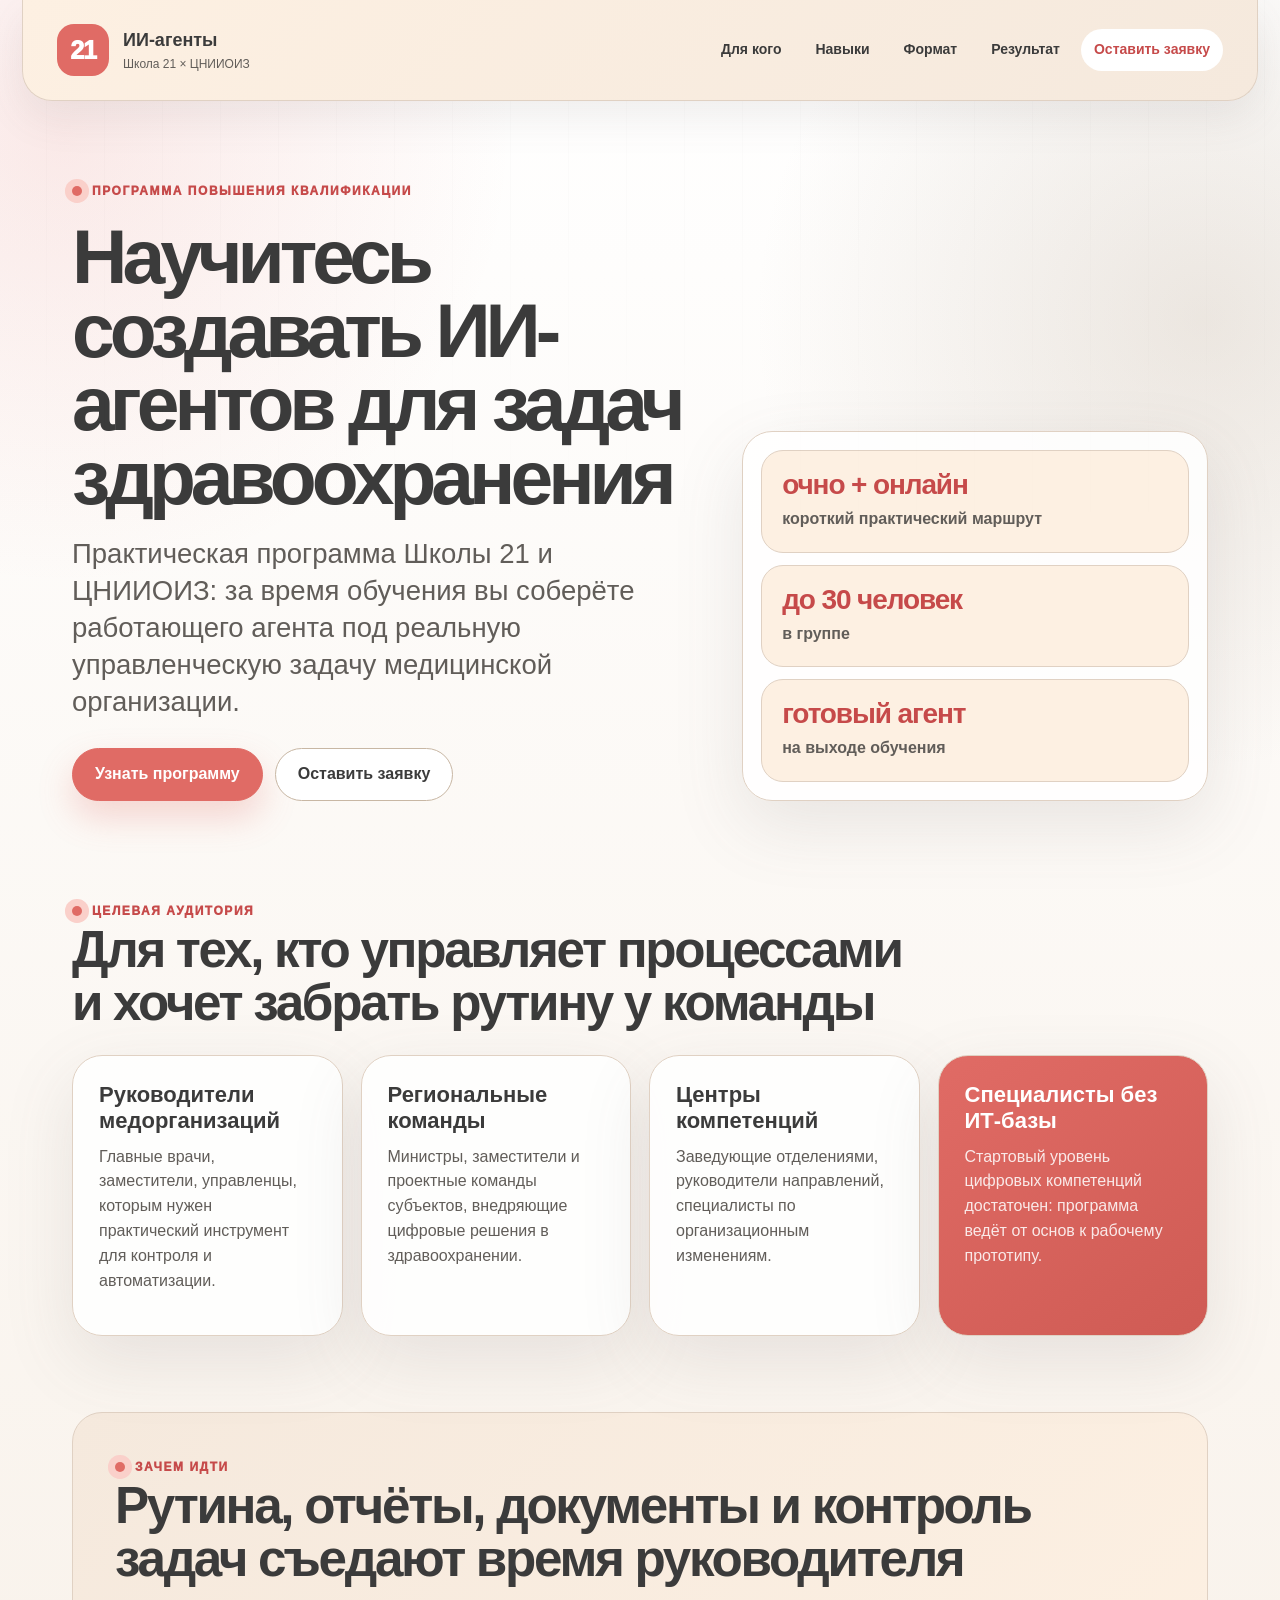
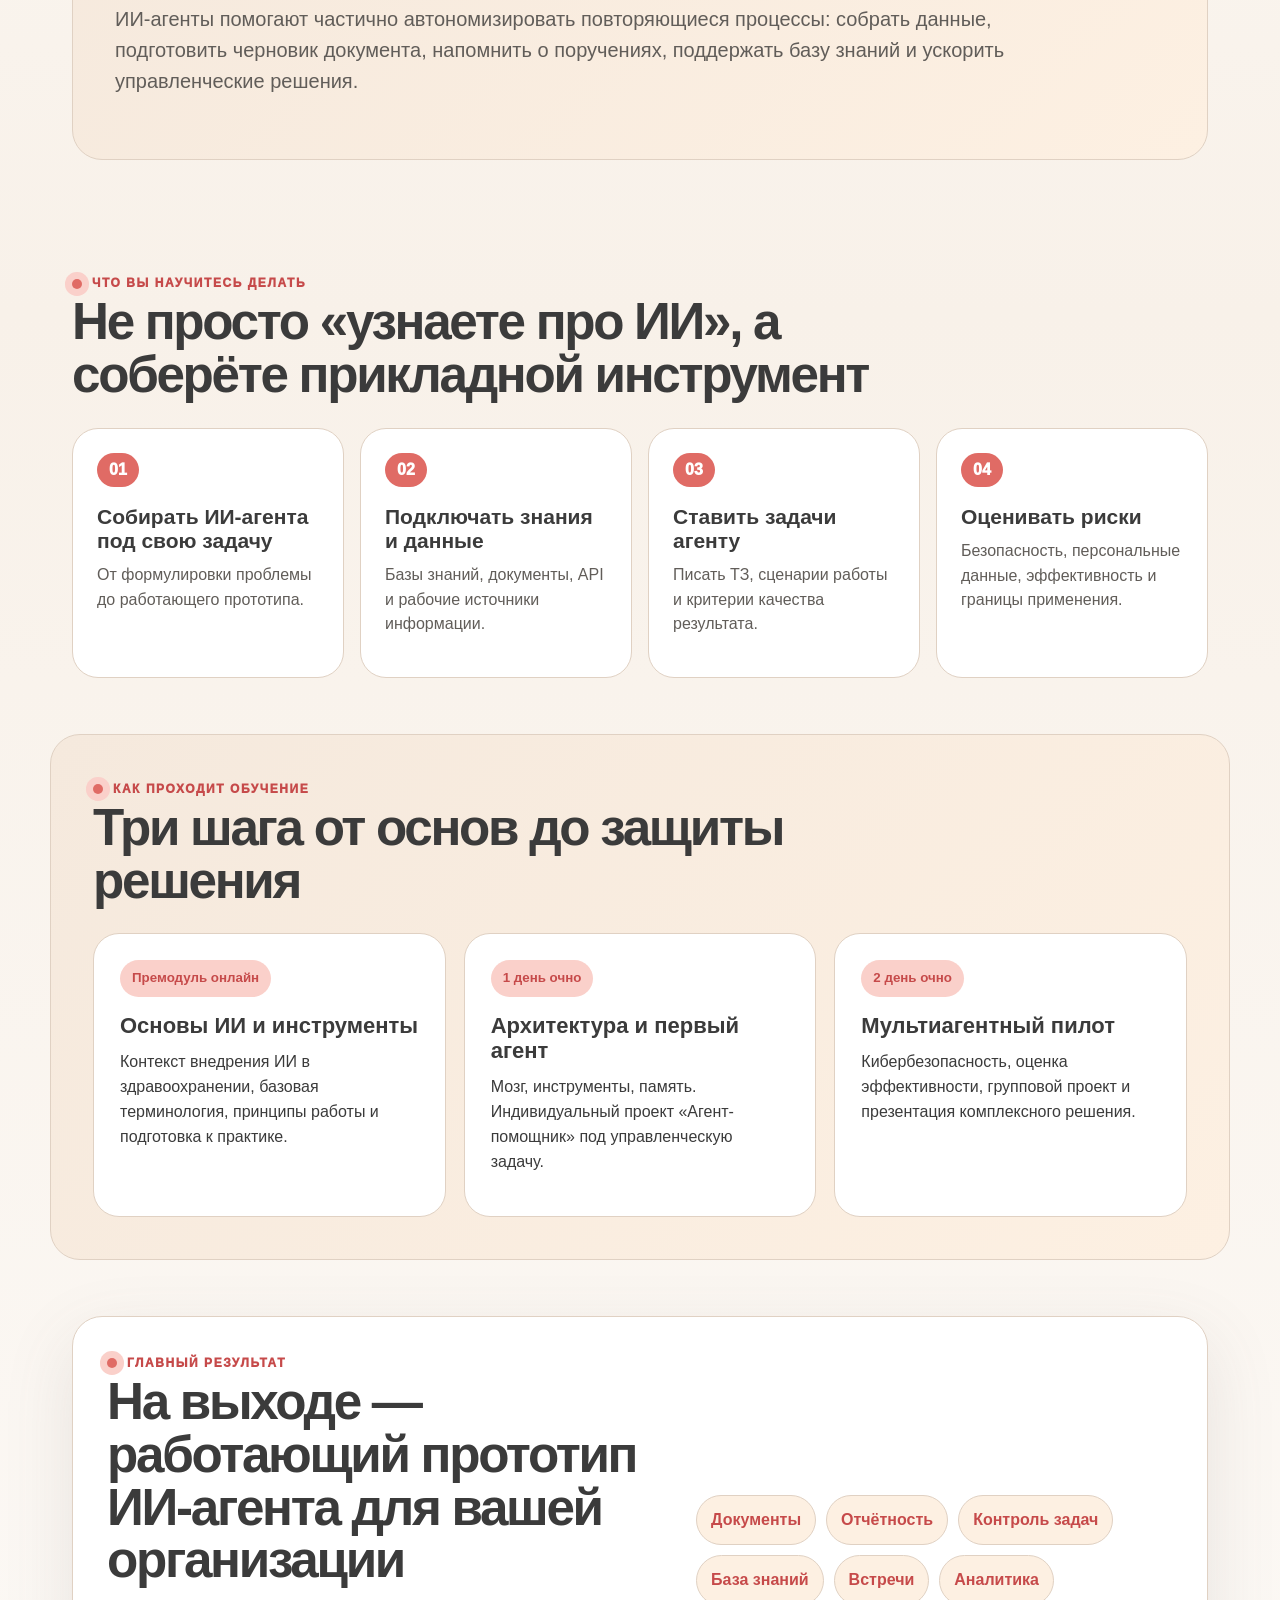
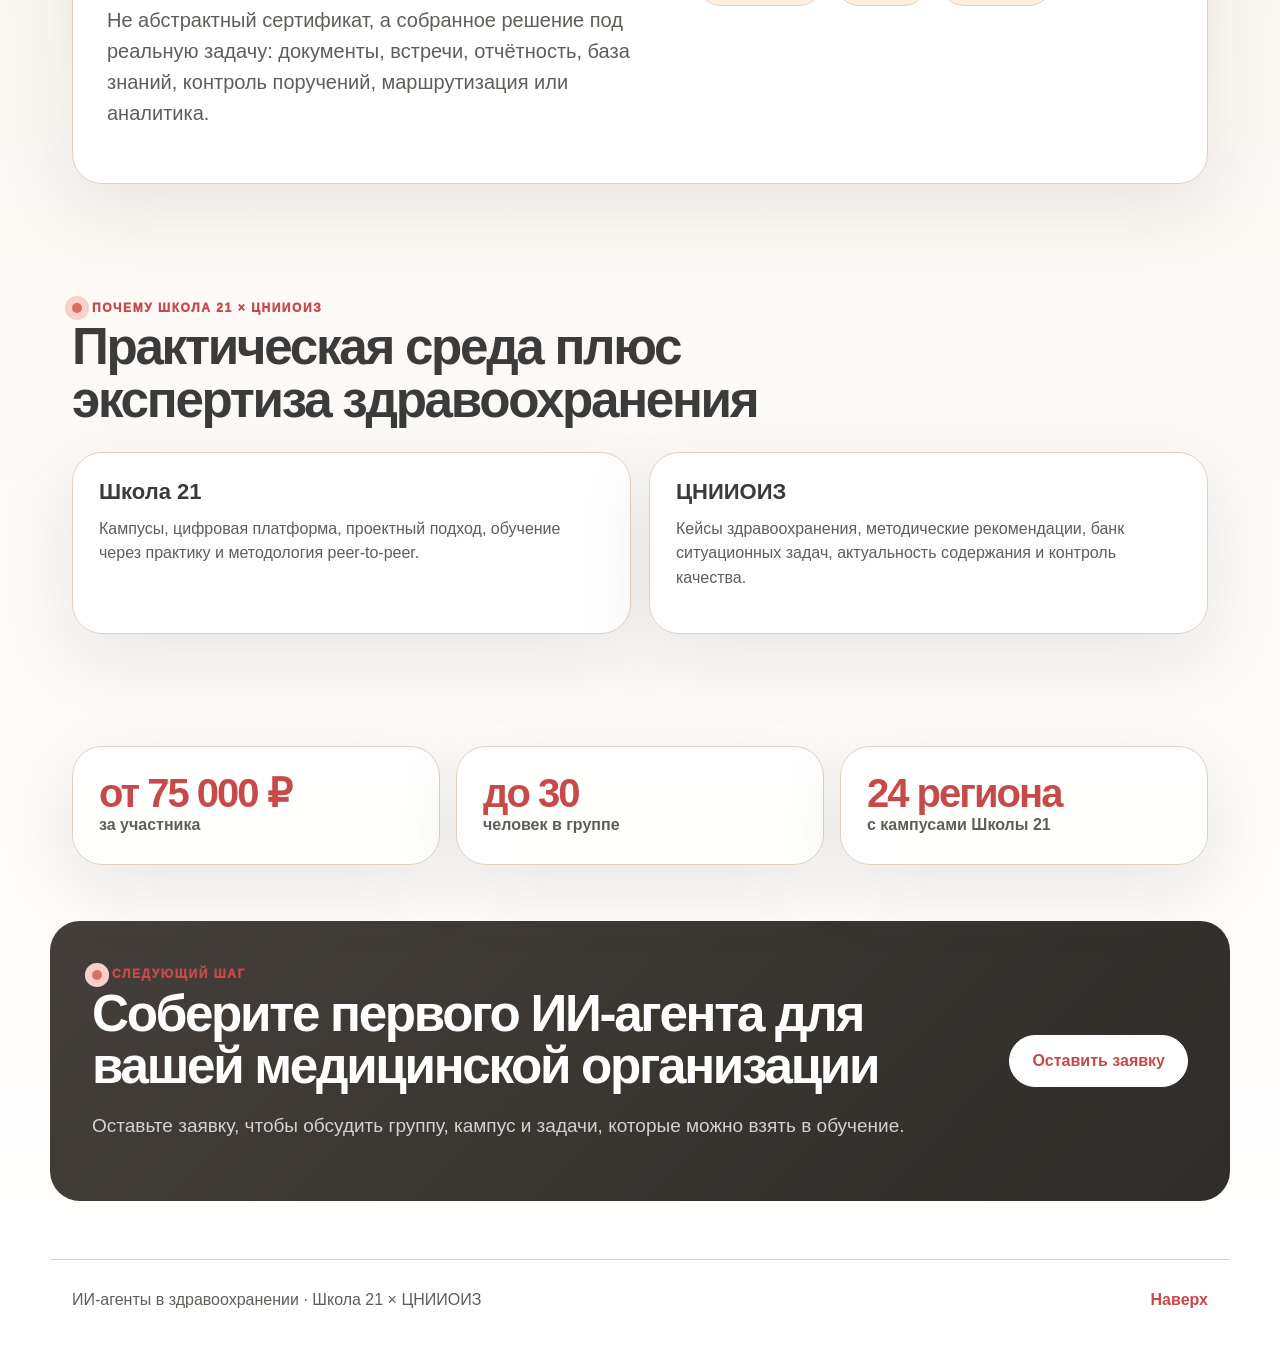
==== commit ba065784: "Restructure landing page for prospective learners" ====
--- a/index.html
+++ b/index.html
@@ -3,106 +3,97 @@
 <head>
   <meta charset="utf-8" />
   <meta name="viewport" content="width=device-width, initial-scale=1" />
-  <title>ИИ-агенты в здравоохранении — программа повышения квалификации</title>
-  <meta name="description" content="Программа повышения квалификации по разработке и внедрению ИИ-агентов в бизнес-процессы медицинской организации. Школа 21 × ЦНИИОИЗ." />
+  <title>ИИ-агенты в здравоохранении — практическая программа</title>
+  <meta name="description" content="Практическая программа Школы 21 и ЦНИИОИЗ: научитесь создавать ИИ-агентов для задач медицинской организации." />
   <link rel="stylesheet" href="style.css" />
 </head>
 <body>
 <header class="header-shell">
   <div class="header-inner">
-    <a class="logo" href="index.html" aria-label="На главную">
-      <span class="logo-mark">21</span>
-      <span><b>Школа 21</b><small>× ЦНИИОИЗ Минздрава России</small></span>
-    </a>
-    <nav class="menu" aria-label="Основная навигация">
-      <a href="index.html">Главная</a>
-      <a href="program.html">Программа</a>
-      <a href="competencies.html">Компетенции</a>
-      <a href="partnership.html">Партнёрство</a>
-    </nav>
+    <a class="logo" href="#top"><span class="logo-mark">21</span><span><b>ИИ-агенты</b><small>Школа 21 × ЦНИИОИЗ</small></span></a>
+    <nav class="menu"><a href="#audience">Для кого</a><a href="#skills">Навыки</a><a href="#format">Формат</a><a href="#result">Результат</a><a class="menu-cta" href="#apply">Оставить заявку</a></nav>
   </div>
 </header>
 
-<main>
-  <section class="hero hero-home">
+<main id="top">
+  <section class="hero sale-hero">
     <div class="hero-copy">
-      <div class="kicker">Программа повышения квалификации</div>
-      <h1>ИИ-агенты<br>в здравоохранении</h1>
-      <p class="lead">Практическая программа для управленческих команд здравоохранения: от понимания агентного ИИ до создания работающего ИИ-агента под реальную задачу медицинской организации.</p>
-      <div class="hero-actions">
-        <a class="btn primary" href="program.html">Смотреть содержание</a>
-        <a class="btn ghost" href="competencies.html">Чему научатся участники</a>
-      </div>
+      <div class="kicker">программа повышения квалификации</div>
+      <h1>Научитесь создавать ИИ-агентов для задач здравоохранения</h1>
+      <p class="lead">Практическая программа Школы 21 и ЦНИИОИЗ: за время обучения вы соберёте работающего агента под реальную управленческую задачу медицинской организации.</p>
+      <div class="hero-actions"><a class="btn primary" href="#format">Узнать программу</a><a class="btn ghost" href="#apply">Оставить заявку</a></div>
     </div>
-    <aside class="hero-panel">
-      <div class="panel-label">Результат обучения</div>
-      <strong>работающий ИИ-агент</strong>
-      <p>под конкретный бизнес-процесс медицинской организации</p>
-      <div class="quick-grid">
-        <span><b>до 30</b> человек в группе</span>
-        <span><b>3</b> учебных этапа</span>
-        <span><b>75 000 ₽</b> от участника</span>
-        <span><b>24</b> региона с кампусами</span>
-      </div>
+    <aside class="hero-facts" aria-label="Ключевые факты">
+      <div><b>очно + онлайн</b><span>короткий практический маршрут</span></div>
+      <div><b>до 30 человек</b><span>в группе</span></div>
+      <div><b>готовый агент</b><span>на выходе обучения</span></div>
     </aside>
   </section>
 
-  <section class="section intro-grid">
-    <article class="text-card wide">
-      <span class="section-num">01</span>
-      <h2>Для кого эта программа</h2>
-      <p>Программа рассчитана на региональных министров и заместителей, главных врачей и заместителей, заведующих отделениями, руководителей центров компетенций, команды регионов и медицинских организаций, а также сотрудников учреждений, подведомственных Минздраву России.</p>
-    </article>
-    <article class="fact-card">
-      <b>Начальный</b>
-      <span>уровень цифровых компетенций</span>
-    </article>
-    <article class="fact-card coral">
-      <b>Без требований</b>
-      <span>к медицинскому образованию</span>
-    </article>
-  </section>
-
-  <section class="section warm">
-    <div class="section-head">
-      <span class="kicker">цель программы</span>
-      <h2>Сформировать компетенции по разработке и внедрению ИИ-агентов</h2>
-      <p>Фокус — не на теории ради теории, а на практических навыках создания агентов для автоматизации рутинных задач и управленческих процессов.</p>
-    </div>
-    <div class="cards three">
-      <article class="card"><h3>Цифровая повестка</h3><p>Актуальность внедрения ИИ в здравоохранении России, базовая терминология, принципы работы ИИ и инструментарий для практики.</p></article>
-      <article class="card"><h3>Архитектура агента</h3><p>Мозг, инструменты, память, индивидуальный проект «Агент-помощник» и стратегическая сессия по управлению медицинской организацией.</p></article>
-      <article class="card"><h3>Мультиагентные системы</h3><p>Кибербезопасность, оценка эффективности, групповой проект и презентация комплексного решения для автономизации процессов управления.</p></article>
+  <section class="section audience" id="audience">
+    <div class="section-head compact"><span class="kicker">целевая аудитория</span><h2>Для тех, кто управляет процессами и хочет забрать рутину у команды</h2></div>
+    <div class="cards four">
+      <article class="card mini"><h3>Руководители медорганизаций</h3><p>Главные врачи, заместители, управленцы, которым нужен практический инструмент для контроля и автоматизации.</p></article>
+      <article class="card mini"><h3>Региональные команды</h3><p>Министры, заместители и проектные команды субъектов, внедряющие цифровые решения в здравоохранении.</p></article>
+      <article class="card mini"><h3>Центры компетенций</h3><p>Заведующие отделениями, руководители направлений, специалисты по организационным изменениям.</p></article>
+      <article class="card mini accent"><h3>Специалисты без ИТ-базы</h3><p>Стартовый уровень цифровых компетенций достаточен: программа ведёт от основ к рабочему прототипу.</p></article>
     </div>
   </section>
 
-  <section class="section split">
-    <div>
-      <span class="kicker">актуальность</span>
-      <h2>Почему программа нужна сейчас</h2>
-    </div>
-    <div class="reason-list">
-      <article><b>Государственная повестка</b><p>Развитие цифровых компетенций медработников, работа с цифровыми платформами и технологиями ИИ.</p></article>
-      <article><b>Практическая ценность</b><p>Навыки аналитики, формирования отчётности, понимание правовых границ и защиты данных.</p></article>
-      <article><b>Технологический прорыв</b><p>Быстрое развитие агентного ИИ и возможность масштабирования решений без тяжёлых интеграций.</p></article>
+  <section class="section problem">
+    <div class="problem-card">
+      <span class="kicker">зачем идти</span>
+      <h2>Рутина, отчёты, документы и контроль задач съедают время руководителя</h2>
+      <p>ИИ-агенты помогают частично автономизировать повторяющиеся процессы: собрать данные, подготовить черновик документа, напомнить о поручениях, поддержать базу знаний и ускорить управленческие решения.</p>
     </div>
   </section>
 
-  <section class="section final-banner">
-    <div>
-      <span class="kicker">ключевой принцип</span>
-      <h2>ИИ — ассистент организатора здравоохранения и врача, а не конкурент</h2>
-      <p>Опыт и данные работают вместе: врач и управленец подтверждают решение, агент автоматизирует рутину. Этика и ответственность остаются человеческими.</p>
+  <section class="section" id="skills">
+    <div class="section-head compact"><span class="kicker">что вы научитесь делать</span><h2>Не просто «узнаете про ИИ», а соберёте прикладной инструмент</h2></div>
+    <div class="benefits-grid">
+      <article><span>01</span><b>Собирать ИИ-агента под свою задачу</b><p>От формулировки проблемы до работающего прототипа.</p></article>
+      <article><span>02</span><b>Подключать знания и данные</b><p>Базы знаний, документы, API и рабочие источники информации.</p></article>
+      <article><span>03</span><b>Ставить задачи агенту</b><p>Писать ТЗ, сценарии работы и критерии качества результата.</p></article>
+      <article><span>04</span><b>Оценивать риски</b><p>Безопасность, персональные данные, эффективность и границы применения.</p></article>
     </div>
-    <a class="btn light" href="partnership.html">К формату взаимодействия</a>
+  </section>
+
+  <section class="section warm" id="format">
+    <div class="section-head compact"><span class="kicker">как проходит обучение</span><h2>Три шага от основ до защиты решения</h2></div>
+    <div class="steps">
+      <article><small>Премодуль онлайн</small><h3>Основы ИИ и инструменты</h3><p>Контекст внедрения ИИ в здравоохранении, базовая терминология, принципы работы и подготовка к практике.</p></article>
+      <article><small>1 день очно</small><h3>Архитектура и первый агент</h3><p>Мозг, инструменты, память. Индивидуальный проект «Агент-помощник» под управленческую задачу.</p></article>
+      <article><small>2 день очно</small><h3>Мультиагентный пилот</h3><p>Кибербезопасность, оценка эффективности, групповой проект и презентация комплексного решения.</p></article>
+    </div>
+  </section>
+
+  <section class="section" id="result">
+    <div class="result-shell">
+      <div><span class="kicker">главный результат</span><h2>На выходе — работающий прототип ИИ-агента для вашей организации</h2><p>Не абстрактный сертификат, а собранное решение под реальную задачу: документы, встречи, отчётность, база знаний, контроль поручений, маршрутизация или аналитика.</p></div>
+      <div class="result-list"><span>Документы</span><span>Отчётность</span><span>Контроль задач</span><span>База знаний</span><span>Встречи</span><span>Аналитика</span></div>
+    </div>
+  </section>
+
+  <section class="section partner-block">
+    <div class="section-head compact"><span class="kicker">почему Школа 21 × ЦНИИОИЗ</span><h2>Практическая среда плюс экспертиза здравоохранения</h2></div>
+    <div class="cards two">
+      <article class="text-card"><h3>Школа 21</h3><p>Кампусы, цифровая платформа, проектный подход, обучение через практику и методология peer-to-peer.</p></article>
+      <article class="text-card"><h3>ЦНИИОИЗ</h3><p>Кейсы здравоохранения, методические рекомендации, банк ситуационных задач, актуальность содержания и контроль качества.</p></article>
+    </div>
+  </section>
+
+  <section class="section conditions">
+    <div class="condition"><b>от 75 000 ₽</b><span>за участника</span></div>
+    <div class="condition"><b>до 30</b><span>человек в группе</span></div>
+    <div class="condition"><b>24 региона</b><span>с кампусами Школы 21</span></div>
+  </section>
+
+  <section class="section final-banner" id="apply">
+    <div><span class="kicker">следующий шаг</span><h2>Соберите первого ИИ-агента для вашей медицинской организации</h2><p>Оставьте заявку, чтобы обсудить группу, кампус и задачи, которые можно взять в обучение.</p></div>
+    <a class="btn light" href="mailto:info@example.com?subject=Заявка%20на%20программу%20ИИ-агенты">Оставить заявку</a>
   </section>
 </main>
 
-<footer class="footer">
-  <span>Программа «ИИ-агенты в здравоохранении»</span>
-  <a href="program.html">Программа</a>
-  <a href="competencies.html">Компетенции</a>
-  <a href="partnership.html">Партнёрство</a>
-</footer>
+<footer class="footer"><span>ИИ-агенты в здравоохранении · Школа 21 × ЦНИИОИЗ</span><a href="#top">Наверх</a></footer>
 </body>
 </html>
--- a/style.css
+++ b/style.css
@@ -1,4 +1 @@
-:root{
-  --ink:#3B3B3B;--soft-ink:#615D59;--paper:#F8F1E9;--paper-2:#F5E9DD;--cream:#FDF0E2;--line:#E0D1C3;--line-dark:#C8B7A4;--accent:#E06B65;--accent-dark:#C64A4A;--accent-soft:#FAD0CA;--sand:#B29F8A;--white:#fff;--shadow:0 24px 70px rgba(97,93,89,.13);--r-xl:34px;--r-lg:26px;--r-md:18px;--max:1180px;
-}
-*{box-sizing:border-box}html{scroll-behavior:smooth}body{margin:0;font-family:Montserrat,Inter,"Segoe UI",Arial,sans-serif;color:var(--ink);background:radial-gradient(circle at 8% 4%,rgba(224,107,101,.16),transparent 28rem),radial-gradient(circle at 90% 10%,rgba(178,159,138,.22),transparent 30rem),linear-gradient(180deg,#fff 0%,var(--paper) 42%,#fff 100%);line-height:1.55;min-width:320px}body:before{content:"";position:fixed;inset:0;pointer-events:none;opacity:.18;background-image:linear-gradient(90deg,transparent 0 46px,rgba(59,59,59,.12) 46px 47px,transparent 47px),linear-gradient(rgba(59,59,59,.07) 1px,transparent 1px);background-size:58px 58px;mask-image:linear-gradient(180deg,#000 0%,transparent 72%)}a{color:inherit}.header-shell{position:sticky;top:0;z-index:20;padding:0 22px}.header-inner{width:min(100%,1280px);margin:0 auto;display:flex;align-items:center;justify-content:space-between;gap:22px;padding:26px 34px 24px;background:linear-gradient(135deg,var(--cream),var(--paper-2));border:1px solid var(--line);border-top:0;border-radius:0 0 30px 30px;box-shadow:0 16px 42px rgba(97,93,89,.10)}.logo{display:flex;align-items:center;gap:14px;text-decoration:none}.logo-mark{display:grid;place-items:center;width:54px;height:54px;border-radius:18px;background:var(--accent);color:#fff;font-size:25px;font-weight:950;letter-spacing:-.04em}.logo b{display:block;font-size:19px;letter-spacing:-.03em}.logo small{display:block;color:var(--soft-ink);font-size:12px}.menu{display:flex;gap:9px;flex-wrap:wrap;justify-content:flex-end}.menu a{text-decoration:none;font-weight:750;font-size:14px;padding:10px 14px;border-radius:999px}.menu a:hover{background:#fff;color:var(--accent-dark)}main{overflow:hidden}.hero,.page-hero,.section,.footer{width:min(100%,var(--max));margin-left:auto;margin-right:auto}.hero{display:grid;grid-template-columns:minmax(0,1.1fr) minmax(330px,.9fr);gap:42px;align-items:center;padding:82px 22px 58px}.kicker{display:inline-flex;align-items:center;gap:10px;color:var(--accent-dark);font-size:13px;font-weight:900;text-transform:uppercase;letter-spacing:.13em}.kicker:before{content:"";width:10px;height:10px;border-radius:50%;background:var(--accent);box-shadow:0 0 0 7px var(--accent-soft)}h1,h2,h3,p{margin-top:0}h1{font-size:clamp(48px,7vw,94px);line-height:.93;letter-spacing:-.065em;margin:16px 0 22px}h2{font-size:clamp(29px,4vw,52px);line-height:1.02;letter-spacing:-.045em;margin:0 0 18px}h3{font-size:22px;line-height:1.16;margin-bottom:12px}.lead{font-size:clamp(20px,2.25vw,29px);color:var(--soft-ink);line-height:1.35}.hero-actions{display:flex;gap:12px;flex-wrap:wrap;margin-top:30px}.btn{display:inline-flex;align-items:center;justify-content:center;min-height:48px;padding:13px 21px;border-radius:999px;text-decoration:none;font-weight:850;border:1px solid var(--line-dark)}.btn.primary{background:var(--accent);border-color:var(--accent);color:#fff;box-shadow:0 16px 34px rgba(224,107,101,.28)}.btn.ghost{background:#fff}.btn.light{background:#fff;color:var(--accent-dark);border-color:#fff}.hero-panel,.text-card,.fact-card,.card,.timeline-item,.price-card{background:rgba(255,255,255,.86);border:1px solid var(--line);border-radius:var(--r-xl);box-shadow:var(--shadow)}.hero-panel{position:relative;overflow:hidden;padding:34px}.hero-panel:after{content:"";position:absolute;right:-60px;bottom:-70px;width:220px;height:220px;border-radius:50%;background:conic-gradient(from 180deg,var(--accent-soft),var(--cream),var(--line-dark),var(--accent-soft));opacity:.8}.panel-label{color:var(--accent-dark);font-weight:900;text-transform:uppercase;letter-spacing:.09em;font-size:12px}.hero-panel strong{display:block;font-size:clamp(34px,4.4vw,58px);line-height:.98;letter-spacing:-.05em;margin:14px 0;color:var(--ink);position:relative;z-index:1}.hero-panel p,.quick-grid{position:relative;z-index:1}.quick-grid{display:grid;grid-template-columns:repeat(2,minmax(0,1fr));gap:12px;margin-top:26px}.quick-grid span{padding:16px;border-radius:20px;background:var(--cream);border:1px solid var(--line)}.quick-grid b{display:block;font-size:22px;color:var(--accent-dark)}.section{padding:58px 22px}.intro-grid{display:grid;grid-template-columns:1.5fr .75fr .75fr;gap:18px}.text-card{padding:30px}.section-num{display:inline-grid;place-items:center;min-width:56px;height:40px;padding:0 12px;border-radius:999px;background:var(--accent);color:#fff;font-weight:950;margin-bottom:18px}.fact-card{padding:26px;display:flex;flex-direction:column;justify-content:end;min-height:220px}.fact-card b{font-size:34px;line-height:1;color:var(--accent-dark);letter-spacing:-.045em}.fact-card span{margin-top:12px;color:var(--soft-ink);font-weight:700}.fact-card.coral{background:linear-gradient(145deg,var(--accent),#f09a90);color:#fff}.fact-card.coral b,.fact-card.coral span{color:#fff}.warm{background:linear-gradient(135deg,var(--paper-2),var(--cream));border:1px solid var(--line);border-radius:var(--r-xl);padding:42px;margin-top:28px;margin-bottom:28px}.section-head{max-width:900px;margin-bottom:28px}.section-head p,.page-hero p{font-size:19px;color:var(--soft-ink)}.cards{display:grid;gap:18px}.cards.three{grid-template-columns:repeat(3,minmax(0,1fr))}.cards.two{grid-template-columns:repeat(2,minmax(0,1fr))}.card{padding:27px}.card p,.card li,.text-card li,.timeline-item li{color:var(--soft-ink)}.card.accent{background:linear-gradient(145deg,var(--accent),#cf5b54);color:#fff}.card.accent li,.card.accent h2{color:#fff}.tall{min-height:430px}.split{display:grid;grid-template-columns:.8fr 1.2fr;gap:36px;align-items:start}.reason-list{display:grid;gap:14px}.reason-list article{padding:22px 0;border-bottom:1px solid var(--line)}.reason-list b{font-size:23px;color:var(--accent-dark)}.final-banner{display:grid;grid-template-columns:1fr auto;gap:28px;align-items:center;background:linear-gradient(135deg,#443f3a,#2f2c29);color:#fff;border-radius:var(--r-xl);padding:42px;margin-top:36px;margin-bottom:60px}.final-banner p{color:rgba(255,255,255,.78);font-size:19px}.page-hero{padding:72px 22px 24px}.page-hero h1{max-width:1050px}.timeline{display:grid;gap:18px}.timeline-item{padding:30px;position:relative;overflow:hidden}.timeline-item span{display:inline-flex;margin-bottom:14px;padding:8px 13px;border-radius:999px;background:var(--accent-soft);color:var(--accent-dark);font-weight:850}.timeline-item h2{font-size:34px}.knowledge{display:grid;grid-template-columns:repeat(3,minmax(0,1fr));gap:18px}.knowledge div{padding:28px;border-radius:var(--r-lg);background:var(--cream);border:1px solid var(--line)}.split-cards{display:grid;grid-template-columns:repeat(2,minmax(0,1fr));gap:18px}.pricing{display:grid;grid-template-columns:1fr auto auto;gap:18px;align-items:center}.price-card{padding:24px;min-width:210px}.price-card b{display:block;font-size:38px;line-height:1;color:var(--accent-dark)}.price-card span{color:var(--soft-ink);font-weight:700}.footer{display:flex;gap:18px;align-items:center;justify-content:space-between;padding:28px 22px 40px;color:var(--soft-ink);border-top:1px solid var(--line)}.footer a{text-decoration:none;font-weight:800;color:var(--accent-dark)}ul{padding-left:1.2em}li+li{margin-top:8px}@media(max-width:900px){.header-inner{align-items:flex-start;flex-direction:column}.menu{justify-content:flex-start}.hero,.intro-grid,.split,.split-cards,.pricing,.final-banner{grid-template-columns:1fr}.cards.three,.cards.two,.knowledge{grid-template-columns:1fr}.quick-grid{grid-template-columns:1fr}.hero{padding-top:46px}h1{font-size:clamp(42px,13vw,68px)}.final-banner{align-items:start}.header-shell{padding:0 12px}.header-inner{padding:18px}.section,.hero,.page-hero{padding-left:14px;padding-right:14px}.warm{padding:28px}}
+:root{--ink:#3B3B3B;--muted:#615D59;--paper:#F8F1E9;--paper2:#F5E9DD;--cream:#FDF0E2;--line:#E0D1C3;--line2:#C8B7A4;--accent:#E06B65;--accent2:#C64A4A;--soft:#FAD0CA;--sand:#B29F8A;--white:#fff;--shadow:0 24px 70px rgba(97,93,89,.13);--max:1180px;--r:30px}*{box-sizing:border-box}html{scroll-behavior:smooth}body{margin:0;font-family:Montserrat,Inter,"Segoe UI",Arial,sans-serif;color:var(--ink);background:radial-gradient(circle at 5% 3%,rgba(224,107,101,.14),transparent 28rem),radial-gradient(circle at 94% 7%,rgba(178,159,138,.24),transparent 28rem),linear-gradient(180deg,#fff 0%,var(--paper) 42%,#fff 100%);line-height:1.55}body:before{content:"";position:fixed;inset:0;pointer-events:none;opacity:.15;background-image:linear-gradient(90deg,transparent 0 46px,rgba(59,59,59,.12) 46px 47px,transparent 47px);background-size:58px 58px;mask-image:linear-gradient(180deg,#000,transparent 72%)}a{color:inherit}.header-shell{position:sticky;top:0;z-index:10;padding:0 22px}.header-inner{max-width:1280px;margin:0 auto;display:flex;justify-content:space-between;align-items:center;gap:22px;padding:24px 34px;background:linear-gradient(135deg,var(--cream),var(--paper2));border:1px solid var(--line);border-top:0;border-radius:0 0 30px 30px;box-shadow:0 16px 42px rgba(97,93,89,.1)}.logo{display:flex;gap:14px;align-items:center;text-decoration:none}.logo-mark{display:grid;place-items:center;width:52px;height:52px;border-radius:17px;background:var(--accent);color:#fff;font-size:25px;font-weight:950;letter-spacing:-.05em}.logo b{display:block;font-size:18px}.logo small{display:block;color:var(--muted);font-size:12px}.menu{display:flex;gap:8px;flex-wrap:wrap;justify-content:flex-end}.menu a{text-decoration:none;font-weight:800;font-size:14px;padding:10px 13px;border-radius:999px}.menu a:hover,.menu-cta{background:#fff;color:var(--accent2)}.hero,.section,.footer{width:min(100%,var(--max));margin-inline:auto}.hero{padding:78px 22px 42px}.sale-hero{display:grid;grid-template-columns:minmax(0,1.15fr) minmax(310px,.85fr);gap:40px;align-items:end}.kicker{display:inline-flex;align-items:center;gap:10px;color:var(--accent2);font-size:12px;font-weight:950;text-transform:uppercase;letter-spacing:.13em}.kicker:before{content:"";width:10px;height:10px;border-radius:50%;background:var(--accent);box-shadow:0 0 0 7px var(--soft)}h1,h2,h3,p{margin-top:0}h1{max-width:900px;font-size:clamp(42px,6vw,82px);line-height:.96;letter-spacing:-.065em;margin:16px 0 20px}h2{font-size:clamp(30px,4vw,52px);line-height:1.03;letter-spacing:-.045em;margin:0 0 18px}h3{font-size:22px;line-height:1.14;margin-bottom:12px}.lead{max-width:800px;font-size:clamp(20px,2.15vw,28px);color:var(--muted);line-height:1.35}.hero-actions{display:flex;gap:12px;flex-wrap:wrap;margin-top:28px}.btn{display:inline-flex;align-items:center;justify-content:center;min-height:48px;padding:13px 22px;border-radius:999px;text-decoration:none;font-weight:900;border:1px solid var(--line2)}.primary{background:var(--accent);border-color:var(--accent);color:#fff;box-shadow:0 16px 34px rgba(224,107,101,.26)}.ghost{background:#fff}.light{background:#fff;color:var(--accent2);border-color:#fff}.hero-facts,.card,.text-card,.condition{background:rgba(255,255,255,.88);border:1px solid var(--line);box-shadow:var(--shadow);border-radius:var(--r)}.hero-facts{display:grid;gap:12px;padding:18px}.hero-facts div{padding:20px;border-radius:22px;background:var(--cream);border:1px solid var(--line)}.hero-facts b{display:block;font-size:28px;line-height:1;color:var(--accent2);letter-spacing:-.04em}.hero-facts span{display:block;margin-top:8px;color:var(--muted);font-weight:700}.section{padding:56px 22px}.section-head.compact{max-width:850px;margin-bottom:26px}.section-head p,.card p,.text-card p{color:var(--muted)}.cards{display:grid;gap:18px}.four{grid-template-columns:repeat(4,minmax(0,1fr))}.two{grid-template-columns:repeat(2,minmax(0,1fr))}.card,.text-card{padding:26px}.mini{min-height:250px}.accent{background:linear-gradient(145deg,var(--accent),#cf5b54);color:#fff}.accent p{color:rgba(255,255,255,.86)}.problem{padding-top:20px}.problem-card{padding:42px;border-radius:var(--r);background:linear-gradient(135deg,var(--paper2),var(--cream));border:1px solid var(--line)}.problem-card p{font-size:20px;color:var(--muted);max-width:980px}.benefits-grid{display:grid;grid-template-columns:repeat(4,minmax(0,1fr));gap:16px}.benefits-grid article{padding:24px;border-radius:26px;border:1px solid var(--line);background:#fff}.benefits-grid span{display:inline-grid;place-items:center;width:42px;height:34px;border-radius:999px;background:var(--accent);color:#fff;font-weight:950;margin-bottom:18px}.benefits-grid b{display:block;font-size:21px;line-height:1.14}.benefits-grid p{margin-top:10px;color:var(--muted)}.warm{background:linear-gradient(135deg,var(--paper2),var(--cream));border:1px solid var(--line);border-radius:var(--r);padding:42px}.steps{display:grid;grid-template-columns:repeat(3,minmax(0,1fr));gap:18px}.steps article{background:#fff;border:1px solid var(--line);border-radius:26px;padding:26px}.steps small{display:inline-flex;padding:8px 12px;border-radius:999px;background:var(--soft);color:var(--accent2);font-weight:900;margin-bottom:16px}.result-shell{display:grid;grid-template-columns:1fr .85fr;gap:28px;align-items:center;background:#fff;border:1px solid var(--line);border-radius:var(--r);box-shadow:var(--shadow);padding:34px}.result-shell p{font-size:20px;color:var(--muted)}.result-list{display:flex;gap:10px;flex-wrap:wrap}.result-list span{padding:12px 14px;border-radius:999px;background:var(--cream);border:1px solid var(--line);font-weight:850;color:var(--accent2)}.conditions{display:grid;grid-template-columns:repeat(3,minmax(0,1fr));gap:16px}.condition{padding:26px}.condition b{display:block;font-size:40px;line-height:1;color:var(--accent2);letter-spacing:-.05em}.condition span{color:var(--muted);font-weight:800}.final-banner{display:grid;grid-template-columns:1fr auto;gap:28px;align-items:center;background:linear-gradient(135deg,#443f3a,#2f2c29);color:#fff;border-radius:var(--r);padding:42px;margin-bottom:58px}.final-banner p{color:rgba(255,255,255,.78);font-size:19px}.footer{display:flex;justify-content:space-between;gap:18px;padding:28px 22px 40px;border-top:1px solid var(--line);color:var(--muted)}.footer a{text-decoration:none;color:var(--accent2);font-weight:900}@media(max-width:980px){.header-inner{align-items:flex-start;flex-direction:column}.sale-hero,.four,.two,.benefits-grid,.steps,.result-shell,.conditions,.final-banner{grid-template-columns:1fr}.hero{padding-top:44px}h1{font-size:clamp(38px,12vw,60px)}.header-shell{padding:0 12px}.header-inner{padding:18px}.section,.hero{padding-left:14px;padding-right:14px}.warm,.problem-card,.result-shell,.final-banner{padding:28px}}
